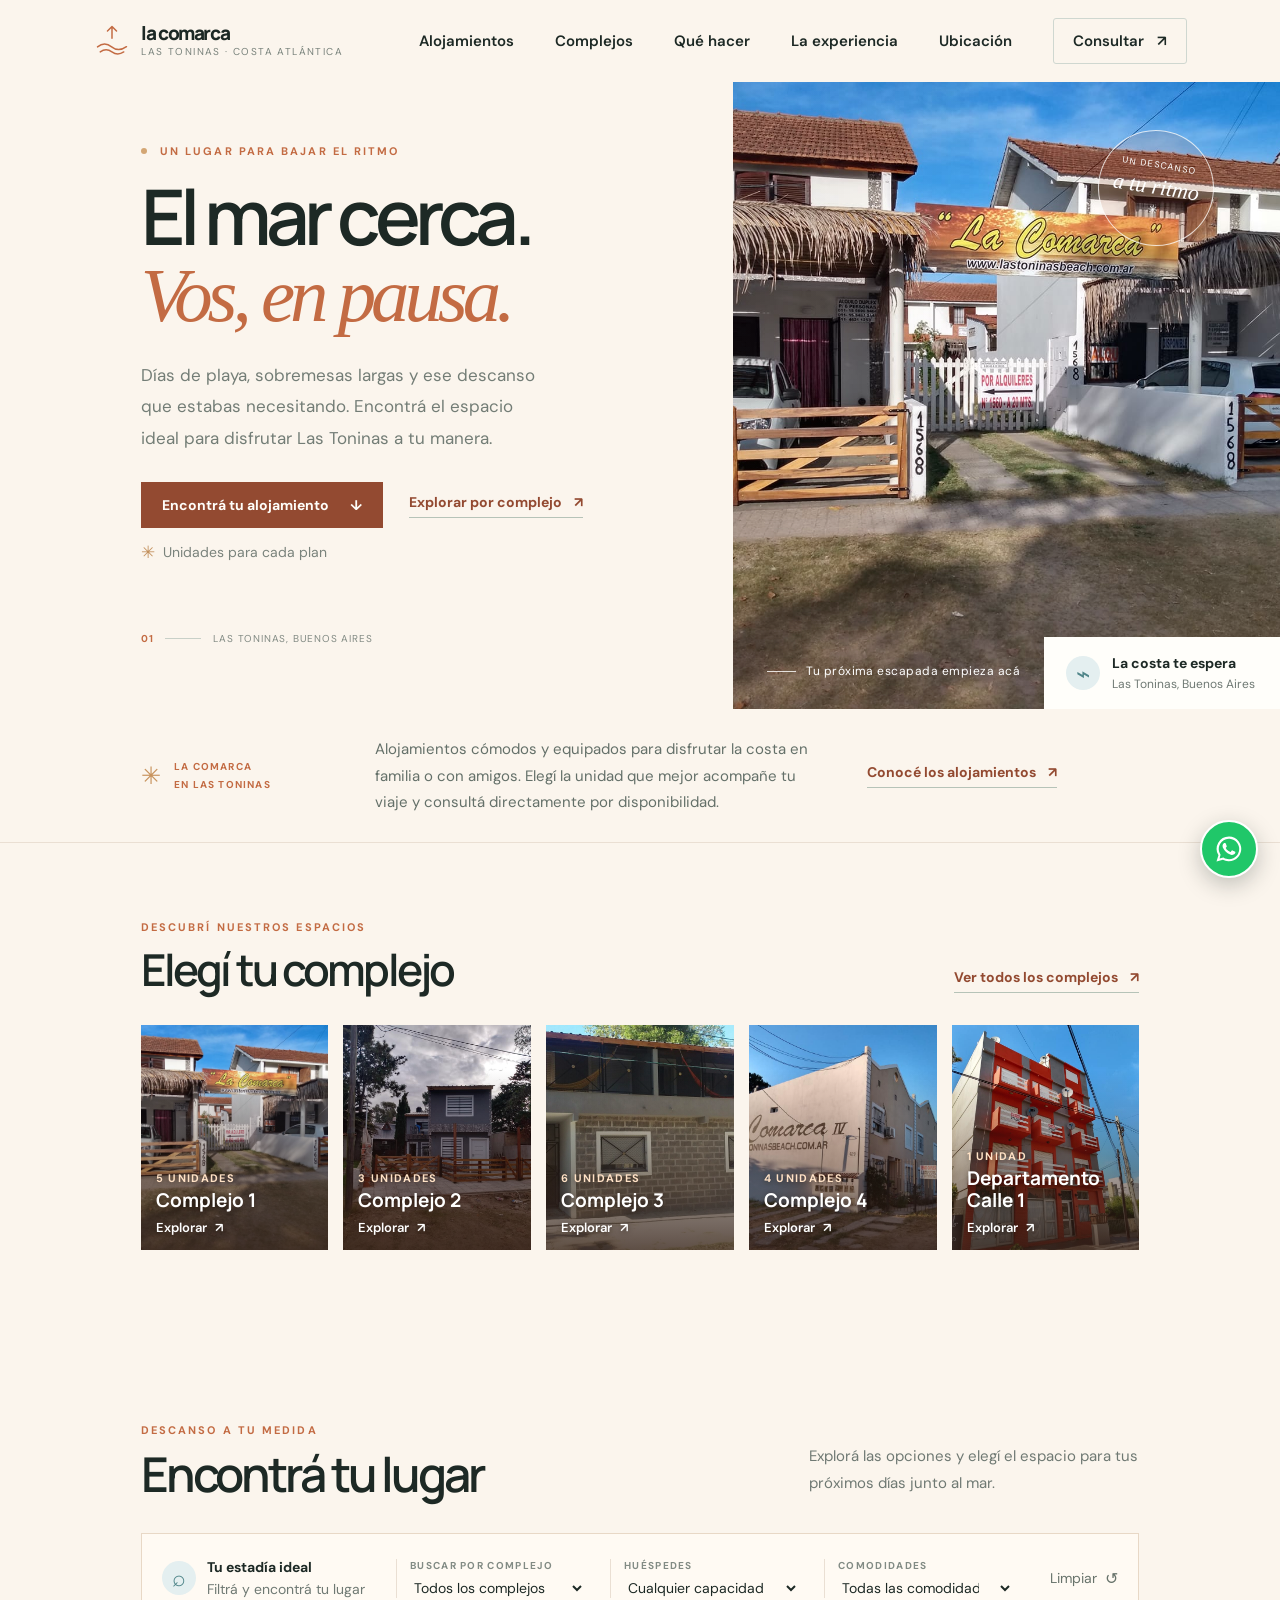
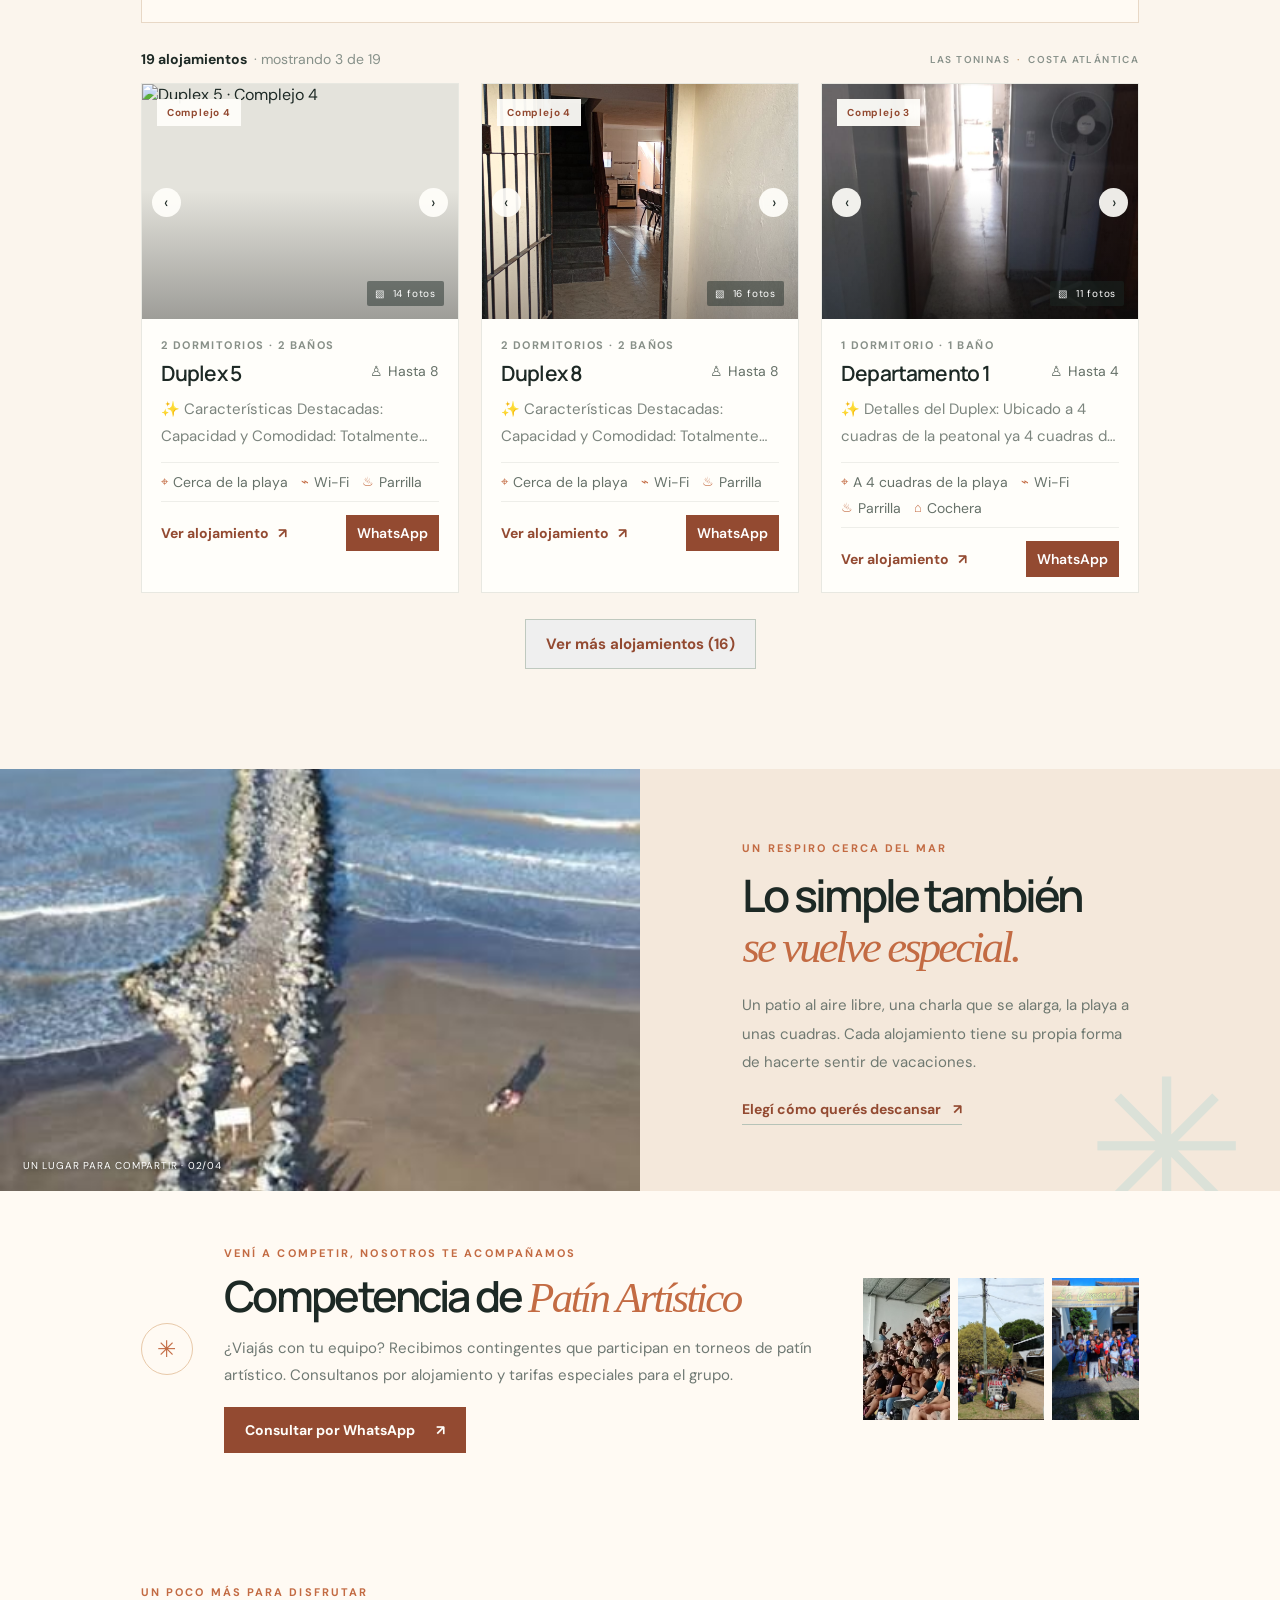
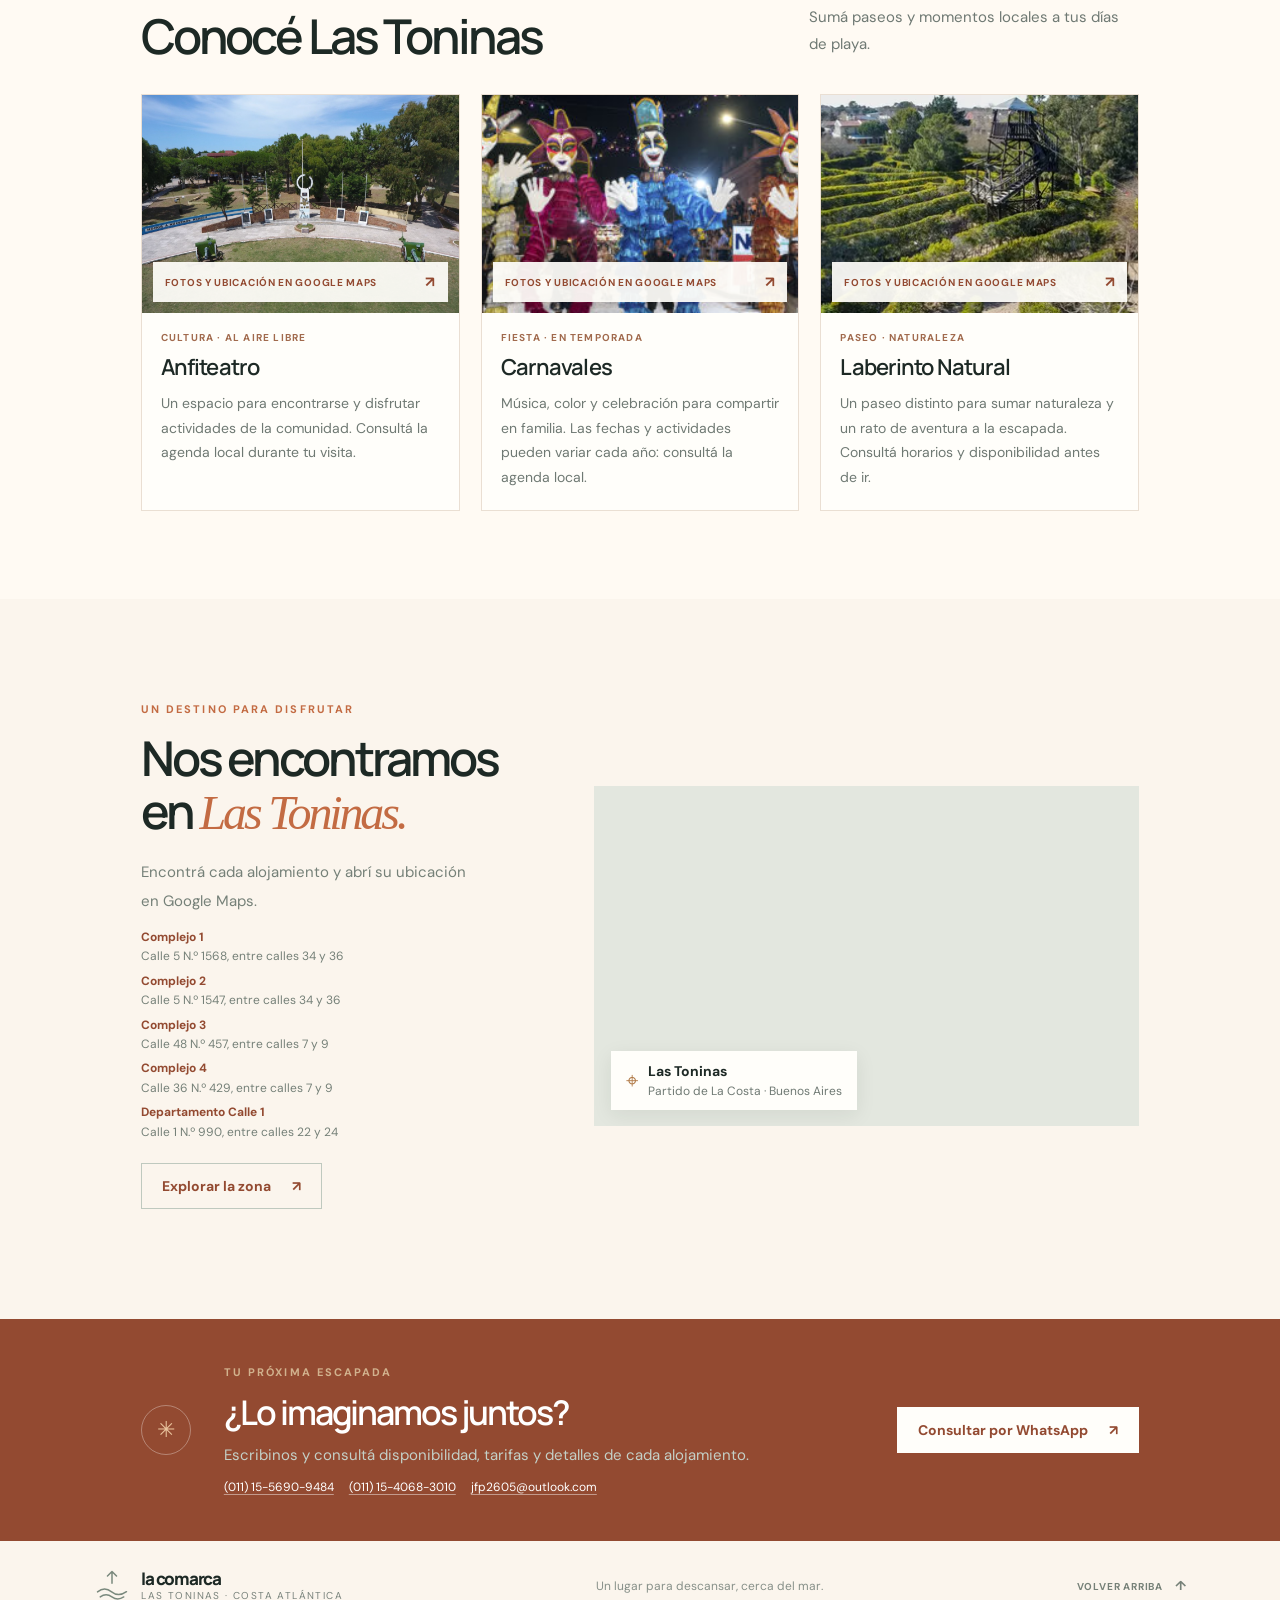
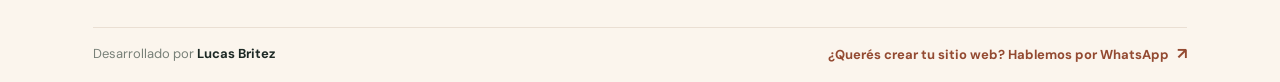
==== index.html @ a45d5674 "Publish La Comarca static site Co-authored-by: Copilot <223556219+Copilot@users.noreply.github.com>" ====
<!doctype html>
<html lang="es">
  <head>
    <meta charset="UTF-8" />
    <meta name="viewport" content="width=device-width, initial-scale=1" />
    <meta name="theme-color" content="#fbf3e9" />
    <meta
      name="description"
      content="Encontrá tu próximo descanso en Las Toninas. Conocé complejos, dúplex y departamentos con fotos, comodidades y contacto directo."
    />
    <title>La Comarca · Tu descanso en Las Toninas</title>
    <link rel="preconnect" href="https://fonts.googleapis.com" />
    <link rel="preconnect" href="https://fonts.gstatic.com" crossorigin />
    <link
      href="https://fonts.googleapis.com/css2?family=DM+Sans:wght@400;500;600;700&family=Manrope:wght@400;500;600;700;800&display=swap"
      rel="stylesheet"
    />
    <link rel="stylesheet" href="./styles.css" />
    <script src="./app.js" defer></script>
  </head>
  <body>
    <header class="site-header">
      <a class="brand" href="#inicio" aria-label="La Comarca, inicio">
        <span class="brand-mark" aria-hidden="true">
          <svg viewBox="0 0 42 42" fill="none">
            <path d="M5 27.5c5.2-4.1 10.4-4.1 15.6 0 5.2 4.1 10.4 4.1 16.4-.2" />
            <path d="M8 33c4.3-3.1 8.6-3.1 12.9 0 4.3 3.1 8.6 3.1 13.1.1" />
            <path d="M21 5v13m-5-8 5-5 5 5" />
          </svg>
        </span>
        <span class="brand-copy"><strong data-site-name>la comarca</strong><small>LAS TONINAS · COSTA ATLÁNTICA</small></span>
      </a>
      <button class="menu-toggle" type="button" aria-expanded="false" aria-controls="primary-nav" aria-label="Abrir menú">
        <span></span><span></span>
      </button>
      <nav class="primary-nav" id="primary-nav" aria-label="Navegación principal">
        <a href="#alojamientos">Alojamientos</a>
        <a href="./complejos.html">Complejos</a>
        <a href="#planes">Qué hacer</a>
        <a href="#nosotros">La experiencia</a>
        <a href="#ubicacion">Ubicación</a>
        <a class="nav-cta" href="#contacto">Consultar <span aria-hidden="true">↗</span></a>
      </nav>
    </header>

    <main>
      <section class="hero" id="inicio">
        <div class="hero-copy">
          <p class="eyebrow"><span class="eyebrow-dot"></span> UN LUGAR PARA BAJAR EL RITMO</p>
          <h1>El mar cerca.<br /><em>Vos, en pausa.</em></h1>
          <p class="hero-description">
            Días de playa, sobremesas largas y ese descanso que estabas necesitando.
            Encontrá el espacio ideal para disfrutar Las Toninas a tu manera.
          </p>
          <div class="hero-actions">
            <a class="button button-dark" href="#alojamientos">Encontrá tu alojamiento <span aria-hidden="true">↓</span></a>
            <a class="text-link hero-complex-link" href="./complejos.html">Explorar por complejo <span aria-hidden="true">↗</span></a>
            <span class="hero-note"><span class="note-icon" aria-hidden="true">✳</span> Unidades para cada plan</span>
          </div>
          <div class="hero-footnote"><span>01</span><span class="footnote-line"></span><span>LAS TONINAS, BUENOS AIRES</span></div>
        </div>
        <div class="hero-visual">
          <img class="hero-image" src="./imagenes/uploads/1781181826522.jpg" alt="Espacio luminoso de uno de los alojamientos" fetchpriority="high" />
          <div class="hero-image-tint"></div>
          <div class="hero-stamp"><span>UN DESCANSO</span><strong>a tu ritmo</strong><i aria-hidden="true">✳</i></div>
          <div class="hero-caption"><span class="caption-line"></span><span>Tu próxima escapada empieza acá</span></div>
          <div class="hero-floating-card"><span class="floating-icon" aria-hidden="true">⌁</span><span><strong>La costa te espera</strong><small>Las Toninas, Buenos Aires</small></span></div>
        </div>
      </section>

      <section class="intro-strip" id="nosotros" aria-label="Sobre La Comarca">
        <div class="intro-label"><span class="intro-sun" aria-hidden="true">✳</span><span>LA COMARCA<br />EN LAS TONINAS</span></div>
        <p id="site-presentation">Unidades cómodas y equipadas para compartir la costa en familia o con amigos. Elegí la que mejor va con tu viaje.</p>
        <a href="#alojamientos" class="text-link">Conocé los alojamientos <span aria-hidden="true">↗</span></a>
      </section>

      <section class="complex-showcase section-wrap" aria-labelledby="complex-showcase-title">
        <div class="section-heading">
          <div>
            <p class="eyebrow">DESCUBRÍ NUESTROS ESPACIOS</p>
            <h2 id="complex-showcase-title">Elegí tu complejo</h2>
          </div>
          <a class="text-link" href="./complejos.html">Ver todos los complejos <span aria-hidden="true">↗</span></a>
        </div>
        <div class="complex-showcase-grid" id="complex-showcase-grid"></div>
      </section>

      <section class="catalog section-wrap" id="alojamientos">
        <div class="section-heading">
          <div>
            <p class="eyebrow">DESCANSO A TU MEDIDA</p>
            <h2>Encontrá tu lugar</h2>
          </div>
          <p class="section-lead">Explorá las opciones y elegí el espacio para tus próximos días junto al mar.</p>
        </div>

        <div class="filter-panel" aria-label="Filtros de alojamientos">
          <div class="filter-intro"><span class="filter-symbol" aria-hidden="true">⌕</span><span><strong>Tu estadía ideal</strong><small>Filtrá y encontrá tu lugar</small></span></div>
          <label class="filter-field">
            <span>BUSCAR POR COMPLEJO</span>
            <select id="filter-complex"><option value="">Todos los complejos</option></select>
          </label>
          <label class="filter-field">
            <span>HUÉSPEDES</span>
            <select id="filter-capacity">
              <option value="0">Cualquier capacidad</option>
              <option value="2">2 personas o más</option>
              <option value="4">4 personas o más</option>
              <option value="6">6 personas o más</option>
              <option value="8">8 personas o más</option>
            </select>
          </label>
          <label class="filter-field">
            <span>COMODIDADES</span>
            <select id="filter-amenity">
              <option value="">Todas las comodidades</option>
              <option value="wifi">Wi-Fi</option>
              <option value="parrilla">Parrilla / quincho</option>
              <option value="cochera">Cochera</option>
              <option value="mascotas">Acepta mascotas</option>
            </select>
          </label>
          <button class="clear-filters" id="clear-filters" type="button">Limpiar <span aria-hidden="true">↺</span></button>
        </div>

        <div class="results-bar">
          <p id="results-count" aria-live="polite">Cargando alojamientos…</p>
          <span class="results-order">LAS TONINAS <span aria-hidden="true">·</span> COSTA ATLÁNTICA</span>
        </div>
        <div class="unit-grid" id="unit-grid" aria-live="polite"></div>
        <div class="show-more-wrap">
          <button class="button button-outline" id="show-more-units" type="button" aria-expanded="false" hidden>Ver más alojamientos</button>
        </div>
        <div class="empty-state" id="empty-state" hidden>
          <span aria-hidden="true">⌕</span><h3>No encontramos opciones con esos filtros</h3>
          <p>Probá con otros criterios o limpiá la búsqueda.</p>
          <button class="button button-dark" type="button" id="empty-clear">Limpiar filtros</button>
        </div>
      </section>

      <section class="experience-band">
        <div class="experience-image">
          <img src="./imagenes/principal/respiro.jpeg" alt="Un respiro cerca del mar en La Comarca" loading="lazy" />
          <span class="image-index">UN LUGAR PARA COMPARTIR · 02/04</span>
        </div>
        <div class="experience-copy">
          <p class="eyebrow">UN RESPIRO CERCA DEL MAR</p>
          <h2>Lo simple también<br /><em>se vuelve especial.</em></h2>
          <p>Un patio al aire libre, una charla que se alarga, la playa a unas cuadras. Cada alojamiento tiene su propia forma de hacerte sentir de vacaciones.</p>
          <a class="text-link" href="#alojamientos">Elegí cómo querés descansar <span aria-hidden="true">↗</span></a>
          <span class="experience-decoration" aria-hidden="true">✳</span>
        </div>
      </section>

      <section class="plans-section" id="planes">
        <section class="skating-section section-wrap" id="patin" aria-labelledby="skating-title">
          <div class="skating-mark" aria-hidden="true">✳</div>
          <div class="skating-copy">
            <p class="eyebrow">VENÍ A COMPETIR, NOSOTROS TE ACOMPAÑAMOS</p>
            <h2 id="skating-title">Competencia de <em>Patín Artístico</em></h2>
            <p>¿Viajás con tu equipo? Recibimos contingentes que participan en torneos de patín artístico. Consultanos por alojamiento y tarifas especiales para el grupo.</p>
            <div class="skating-actions">
              <a class="button button-dark" id="skating-whatsapp" href="https://wa.me/?text=Hola%2C%20viajo%20a%20un%20torneo%20de%20pat%C3%ADn%20art%C3%ADstico%20y%20quer%C3%ADa%20consultar%20por%20alojamiento%20y%20tarifas%20para%20el%20grupo." target="_blank" rel="noopener noreferrer">Consultar por WhatsApp <span aria-hidden="true">↗</span></a>
            </div>
          </div>
          <div class="skating-gallery" aria-label="Fotos de patín artístico">
            <figure class="skating-photo"><img class="local-feature-photo" src="./imagenes/principal/patin1.jpg" alt="Patín artístico, foto 1" loading="lazy" /></figure>
            <figure class="skating-photo"><img class="local-feature-photo" src="./imagenes/principal/patin2.jpg" alt="Patín artístico, foto 2" loading="lazy" /></figure>
            <figure class="skating-photo"><img class="local-feature-photo" src="./imagenes/principal/patin3.jpg" alt="Patín artístico, foto 3" loading="lazy" /></figure>
          </div>
        </section>

        <section class="tourism-section section-wrap" id="turismo" aria-labelledby="tourism-title">
          <div class="section-heading">
            <div>
              <p class="eyebrow">UN POCO MÁS PARA DISFRUTAR</p>
              <h2 id="tourism-title">Conocé Las Toninas</h2>
            </div>
            <p class="section-lead">Sumá paseos y momentos locales a tus días de playa.</p>
          </div>
          <div class="tourism-grid">
            <article class="tourism-card">
              <a class="tourism-map" href="https://www.google.com/maps/search/?api=1&query=Anfiteatro+Las+Toninas+Buenos+Aires" target="_blank" rel="noopener noreferrer" aria-label="Ver fotos y ubicación del Anfiteatro en Google Maps">
                <img class="local-feature-photo" src="./imagenes/principal/teatro.png" alt="Anfiteatro de Las Toninas" loading="lazy" />
                <span class="tourism-map-link">FOTOS Y UBICACIÓN EN GOOGLE MAPS <span aria-hidden="true">↗</span></span>
              </a>
              <div class="tourism-copy">
                <p class="tourism-kicker">CULTURA · AL AIRE LIBRE</p>
                <h3>Anfiteatro</h3>
                <p>Un espacio para encontrarse y disfrutar actividades de la comunidad. Consultá la agenda local durante tu visita.</p>
              </div>
            </article>
            <article class="tourism-card">
              <a class="tourism-map" href="https://www.google.com/maps/search/?api=1&query=Carnavales+Las+Toninas+Buenos+Aires" target="_blank" rel="noopener noreferrer" aria-label="Ver fotos y ubicación de los carnavales de Las Toninas en Google Maps">
                <img class="local-feature-photo" src="./imagenes/principal/carnaval.png" alt="Carnavales de Las Toninas" loading="lazy" />
                <span class="tourism-map-link">FOTOS Y UBICACIÓN EN GOOGLE MAPS <span aria-hidden="true">↗</span></span>
              </a>
              <div class="tourism-copy">
                <p class="tourism-kicker">FIESTA · EN TEMPORADA</p>
                <h3>Carnavales</h3>
                <p>Música, color y celebración para compartir en familia. Las fechas y actividades pueden variar cada año: consultá la agenda local.</p>
              </div>
            </article>
            <article class="tourism-card">
              <a class="tourism-map" href="https://www.google.com/maps/search/?api=1&query=Laberinto+Natural+Las+Toninas+Buenos+Aires" target="_blank" rel="noopener noreferrer" aria-label="Ver fotos y ubicación del Laberinto Natural en Google Maps">
                <img class="local-feature-photo" src="./imagenes/principal/laberinto.png" alt="Laberinto Natural de Las Toninas" loading="lazy" />
                <span class="tourism-map-link">FOTOS Y UBICACIÓN EN GOOGLE MAPS <span aria-hidden="true">↗</span></span>
              </a>
              <div class="tourism-copy">
                <p class="tourism-kicker">PASEO · NATURALEZA</p>
                <h3>Laberinto Natural</h3>
                <p>Un paseo distinto para sumar naturaleza y un rato de aventura a la escapada. Consultá horarios y disponibilidad antes de ir.</p>
              </div>
            </article>
          </div>
        </section>
      </section>

      <section class="location-section section-wrap" id="ubicacion">
        <div class="location-copy">
          <p class="eyebrow">UN DESTINO PARA DISFRUTAR</p>
          <h2>Nos encontramos<br />en <em>Las Toninas.</em></h2>
          <p>Encontrá cada alojamiento y abrí su ubicación en Google Maps.</p>
          <ul class="complex-map-links" id="complex-map-links" aria-label="Ubicaciones de los complejos"></ul>
          <a class="button button-outline" id="map-link" href="https://www.google.com/maps/search/?api=1&query=Las+Toninas%2C+Buenos+Aires" target="_blank" rel="noopener noreferrer">Explorar la zona <span aria-hidden="true">↗</span></a>
        </div>
        <div class="map-card">
          <iframe
            title="Mapa de Las Toninas, Buenos Aires"
            src="https://maps.google.com/maps?q=Las%20Toninas%2C%20Buenos%20Aires&t=&z=13&ie=UTF8&iwloc=&output=embed"
            loading="lazy"
            referrerpolicy="no-referrer-when-downgrade"
          ></iframe>
          <div class="map-label"><span class="map-pin" aria-hidden="true">⌖</span><span><strong id="map-locality">Las Toninas</strong><small>Partido de La Costa · Buenos Aires</small></span></div>
        </div>
      </section>

      <section class="contact-banner" id="contacto">
        <div class="contact-mark" aria-hidden="true">✳</div>
        <div><p class="eyebrow">TU PRÓXIMA ESCAPADA</p><h2>¿Lo imaginamos juntos?</h2><p>Escribinos y consultá disponibilidad, tarifas y detalles de cada alojamiento.</p><div class="contact-methods" id="contact-methods" aria-label="Datos de contacto"></div></div>
        <a class="button button-light" id="general-whatsapp" href="https://wa.me/?text=Hola%2C%20quer%C3%ADa%20consultar%20por%20un%20alojamiento%20en%20Las%20Toninas." target="_blank" rel="noopener noreferrer">Consultar por WhatsApp <span aria-hidden="true">↗</span></a>
      </section>
    </main>

    <footer class="site-footer">
      <div class="footer-main">
        <a class="brand footer-brand" href="#inicio">
          <span class="brand-mark" aria-hidden="true"><svg viewBox="0 0 42 42" fill="none"><path d="M5 27.5c5.2-4.1 10.4-4.1 15.6 0 5.2 4.1 10.4 4.1 16.4-.2" /><path d="M8 33c4.3-3.1 8.6-3.1 12.9 0 4.3 3.1 8.6 3.1 13.1.1" /><path d="M21 5v13m-5-8 5-5 5 5" /></svg></span>
          <span class="brand-copy"><strong data-site-name>la comarca</strong><small>LAS TONINAS · COSTA ATLÁNTICA</small></span>
        </a>
        <span class="footer-caption">Un lugar para descansar, cerca del mar.</span>
        <a class="footer-top" href="#inicio">VOLVER ARRIBA <span aria-hidden="true">↑</span></a>
      </div>
      <div class="footer-credit">
        <span>Desarrollado por <strong>Lucas Britez</strong></span>
        <a href="https://wa.me/549112376067?text=Hola%2C%20quiero%20crear%20mi%20sitio%20web." target="_blank" rel="noopener noreferrer">
          ¿Querés crear tu sitio web? Hablemos por WhatsApp <span aria-hidden="true">↗</span>
        </a>
      </div>
    </footer>

    <dialog class="unit-dialog" id="unit-dialog" aria-labelledby="dialog-title">
      <button class="dialog-close" id="dialog-close" type="button" aria-label="Cerrar detalle">×</button>
      <div id="dialog-content"></div>
    </dialog>
    <div class="toast" id="toast" role="status" aria-live="polite"></div>
    <a class="floating-whatsapp" id="floating-whatsapp" href="https://wa.me/5491156909484" target="_blank" rel="noopener noreferrer" aria-label="Consultar por WhatsApp">
      <svg viewBox="0 0 24 24" aria-hidden="true"><path d="M12.04 2a9.9 9.9 0 0 0-8.47 15.03L2 22l5.13-1.34A9.93 9.93 0 1 0 12.04 2Zm0 18.1c-1.5 0-2.97-.4-4.24-1.17l-.3-.18-3.05.8.81-2.98-.2-.31A8.17 8.17 0 1 1 12.04 20.1Zm4.49-6.12c-.25-.12-1.5-.74-1.73-.82-.23-.08-.4-.12-.56.12-.17.25-.65.82-.8.99-.14.16-.29.18-.54.06-.25-.12-1.06-.39-2.02-1.24-.75-.67-1.25-1.5-1.4-1.75-.15-.25-.02-.38.11-.5.11-.1.25-.28.37-.42.12-.15.16-.25.25-.41.08-.17.04-.31-.02-.43-.06-.12-.56-1.36-.77-1.87-.2-.49-.4-.42-.56-.43h-.48c-.17 0-.43.06-.66.31-.23.25-.87.85-.87 2.08s.9 2.42 1.02 2.59c.13.16 1.77 2.7 4.29 3.79.6.26 1.07.41 1.44.52.6.19 1.15.16 1.58.1.48-.07 1.5-.61 1.71-1.2.21-.59.21-1.1.15-1.2-.06-.11-.23-.17-.48-.29Z" /></svg>
    </a>
  </body>
</html>
---- styles.css ----
:root {
  color-scheme: light;
  --ink: #1d2925;
  --muted: #6f7973;
  --paper: #fbf5ed;
  --white: #fffefa;
  --green: #c36b43;
  --green-dark: #934a31;
  --sea: #4f8589;
  --line: #eadfd3;
  --sand: #e8ad69;
  --serif: Georgia, "Times New Roman", serif;
  --sans: "DM Sans", sans-serif;
  --display: "Manrope", sans-serif;
  font-family: var(--sans);
  color: var(--ink);
  background: var(--paper);
  font-synthesis: none;
  text-rendering: optimizeLegibility;
}

* { box-sizing: border-box; }
html { scroll-behavior: smooth; scroll-padding-top: 90px; }
body { margin: 0; min-width: 0; background: var(--paper); }
body.dialog-open { overflow: hidden; }
button, select, a { font: inherit; }
a { color: inherit; text-decoration: none; }
button { color: inherit; }
img { display: block; width: 100%; }

.site-header { height: 82px; padding: 0 clamp(22px, 7.3vw, 112px); display: flex; align-items: center; justify-content: space-between; background: var(--paper); position: relative; z-index: 5; }
.brand { display: inline-flex; align-items: center; gap: 10px; }
.brand-mark { width: 38px; height: 38px; display: grid; place-items: center; color: var(--green); }
.brand-mark svg { width: 100%; stroke: currentColor; stroke-width: 1.65; stroke-linecap: round; stroke-linejoin: round; }
.brand-copy { display: grid; gap: 2px; }
.brand-copy strong { font-family: var(--display); font-size: 19px; font-weight: 800; letter-spacing: -.075em; line-height: 1; }
.brand-copy small { color: #78827b; font-size: 8px; letter-spacing: .14em; }
.primary-nav { display: flex; align-items: center; gap: clamp(24px, 3.2vw, 50px); font-size: 12px; font-weight: 600; }
.primary-nav a:not(.nav-cta) { transition: color .2s ease; }
.primary-nav a:not(.nav-cta):hover { color: var(--green); }
.nav-cta { padding: 12px 19px; border: 1px solid #cfd7d0; border-radius: 3px; transition: background .2s, color .2s, border-color .2s; }
.nav-cta:hover { color: white; background: var(--green); border-color: var(--green); }
.nav-cta span { padding-left: 9px; font-size: 15px; }
.menu-toggle { display: none; }

.hero { min-height: 565px; display: grid; grid-template-columns: 1.04fr .96fr; padding-left: clamp(22px, 11vw, 168px); overflow: hidden; }
.hero-copy { align-self: center; padding: 62px 36px 64px 0; position: relative; z-index: 1; }
.eyebrow { margin: 0 0 20px; color: var(--green); font-size: 9px; font-weight: 700; letter-spacing: .19em; }
.eyebrow-dot { width: 6px; height: 6px; display: inline-block; margin: 0 8px 1px 0; border-radius: 50%; background: #d3a674; }
h1, h2, h3, p { margin-top: 0; }
.hero h1 { margin: 0; font-family: var(--display); font-size: clamp(50px, 6vw, 83px); line-height: .99; letter-spacing: -.075em; font-weight: 600; }
.hero h1 em, .experience-copy h2 em, .location-copy h2 em { color: var(--green); font-family: var(--serif); font-weight: 400; letter-spacing: -.065em; }
.hero-description { max-width: 410px; margin: 26px 0 28px; color: #737d76; font-size: 14px; line-height: 1.85; }
.hero-actions { display: flex; align-items: center; gap: 25px; flex-wrap: wrap; }
.button { min-height: 46px; padding: 0 20px; border: 1px solid transparent; display: inline-flex; align-items: center; justify-content: center; gap: 21px; font-size: 11px; font-weight: 700; transition: transform .2s, background .2s, color .2s; }
.button:hover { transform: translateY(-2px); }
.button-dark { color: var(--white); background: var(--green-dark); }
.button-dark:hover { background: #172f26; }
.button-light { color: var(--green-dark); background: var(--white); }
.button-light:hover { background: #e7efe8; }
.button-outline { border-color: #bfc9bf; color: var(--green-dark); }
.button-outline:hover { background: var(--green-dark); color: white; }
.hero-note { display: inline-flex; align-items: center; gap: 8px; color: #7a837c; font-size: 10px; }
.note-icon { color: #c28f5b; font-size: 17px; }
.hero-footnote { margin-top: 69px; display: flex; align-items: center; gap: 12px; color: #818a83; font-size: 8px; letter-spacing: .16em; }
.hero-footnote > span:first-child { color: var(--green); font-size: 10px; font-weight: 700; }
.footnote-line { width: 36px; height: 1px; background: #c8d0c8; }
.hero-visual { position: relative; min-height: 565px; background: #c8b49b; overflow: hidden; }
.hero-image { position: absolute; width: 100%; height: 100%; inset: 0; object-fit: cover; object-position: center; }
.hero-image-tint { position: absolute; inset: 0; background: linear-gradient(90deg, rgba(20, 33, 27, .04), transparent 45%), linear-gradient(0deg, rgba(20, 33, 27, .24), transparent 35%); }
.hero-stamp { width: 116px; height: 116px; position: absolute; top: 48px; right: 12%; display: flex; flex-direction: column; align-items: center; justify-content: center; border: 1px solid rgba(255,255,255,.75); border-radius: 50%; color: white; text-shadow: 0 1px 10px #0002; transform: rotate(9deg); }
.hero-stamp span { font-size: 7px; letter-spacing: .15em; }
.hero-stamp strong { margin-top: 3px; font-family: var(--serif); font-size: 22px; font-weight: 400; font-style: italic; }
.hero-stamp i { margin-top: 2px; font-size: 12px; font-style: normal; }
.hero-caption { position: absolute; bottom: 30px; left: 34px; display: flex; align-items: center; gap: 10px; color: white; font-size: 9px; letter-spacing: .04em; }
.caption-line { width: 29px; height: 1px; background: rgba(255,255,255,.8); }
.hero-floating-card { position: absolute; right: 0; bottom: 0; min-width: 236px; padding: 17px 22px; display: flex; align-items: center; gap: 12px; background: var(--white); }
.floating-icon { width: 34px; height: 34px; display: grid; place-items: center; border-radius: 50%; color: var(--green); background: #eaf0e9; font-size: 24px; }
.hero-floating-card span:last-child { display: grid; gap: 4px; }
.hero-floating-card strong { font-size: 10px; }
.hero-floating-card small { color: var(--muted); font-size: 9px; }

.intro-strip { min-height: 130px; padding: 27px clamp(22px, 11vw, 168px); display: grid; grid-template-columns: .75fr 1.7fr 1fr; align-items: center; gap: 30px; border-bottom: 1px solid var(--line); }
.intro-label { display: flex; align-items: center; gap: 12px; color: var(--green); font-size: 8px; font-weight: 700; letter-spacing: .12em; line-height: 1.8; }
.intro-sun { font-size: 24px; color: #c7925c; }
.intro-strip > p { max-width: 440px; margin: 0; color: #647069; font-size: 12px; line-height: 1.75; }
.text-link { width: fit-content; color: var(--green-dark); font-size: 10px; font-weight: 700; border-bottom: 1px solid #b6c3b8; padding-bottom: 6px; transition: color .2s, border-color .2s; }
.text-link span { padding-left: 9px; font-size: 14px; }
.text-link:hover { color: #8c6844; border-color: #8c6844; }

.section-wrap { padding-left: clamp(22px, 11vw, 168px); padding-right: clamp(22px, 11vw, 168px); }
.catalog { padding-top: 91px; padding-bottom: 100px; }
.section-heading { display: flex; justify-content: space-between; align-items: end; gap: 28px; margin-bottom: 32px; }
.section-heading .eyebrow { margin-bottom: 11px; }
.section-heading h2, .location-copy h2 { margin: 0; font-family: var(--display); font-size: clamp(34px, 4vw, 48px); line-height: 1.1; letter-spacing: -.065em; font-weight: 600; }
.section-lead { max-width: 330px; margin: 0 0 4px; color: var(--muted); font-size: 12px; line-height: 1.8; }
.filter-panel { min-height: 90px; padding: 14px 20px; display: grid; grid-template-columns: 1.1fr repeat(3, 1fr) auto; align-items: center; gap: 12px; border: 1px solid var(--line); background: #fbfaf6; }
.filter-intro { display: flex; align-items: center; gap: 11px; padding-right: 15px; }
.filter-symbol { width: 34px; height: 34px; display: grid; place-items: center; border-radius: 50%; color: var(--green); background: #edf1eb; font-size: 23px; }
.filter-intro > span:last-child { display: grid; gap: 4px; }
.filter-intro strong { font-size: 10px; }
.filter-intro small { color: var(--muted); font-size: 9px; }
.filter-field { min-width: 0; display: grid; gap: 6px; padding: 0 13px; border-left: 1px solid var(--line); }
.filter-field > span { color: #828b84; font-size: 8px; font-weight: 700; letter-spacing: .13em; }
.filter-field select { width: 100%; min-width: 0; padding: 0 18px 0 0; border: 0; outline-color: #8aa194; color: var(--ink); background: transparent; font-size: 10px; cursor: pointer; }
.clear-filters { padding: 9px 0 9px 12px; display: inline-flex; align-items: center; gap: 8px; border: 0; color: #68736b; background: transparent; font-size: 10px; cursor: pointer; }
.clear-filters:hover { color: var(--green); }
.clear-filters span { font-size: 16px; }
.results-bar { margin: 27px 0 15px; display: flex; align-items: center; justify-content: space-between; }
.results-bar p { margin: 0; font-size: 11px; font-weight: 700; }
.results-bar p span { padding-left: 4px; color: #87918a; font-weight: 400; }
.results-order { color: #89928b; font-size: 8px; font-weight: 600; letter-spacing: .14em; }
.results-order span { padding: 0 4px; color: #c69a6e; }
.unit-grid { display: grid; grid-template-columns: repeat(3, minmax(0, 1fr)); gap: 22px; }
.unit-card { min-width: 0; overflow: hidden; border: 1px solid #e8e8e1; background: var(--white); transition: transform .25s, box-shadow .25s; }
.unit-card:hover { transform: translateY(-4px); box-shadow: 0 16px 38px #1d292510; }
.card-photo { height: 235px; position: relative; overflow: hidden; background: #e4e3dc; }
.card-photo > img { height: 100%; object-fit: cover; transition: transform .5s; }
.unit-card:hover .card-photo > img { transform: scale(1.035); }
.card-photo-shade { position: absolute; z-index: 1; inset: 45% 0 0; background: linear-gradient(transparent, #1115); pointer-events: none; }
.complex-tag { position: absolute; z-index: 2; left: 15px; top: 15px; padding: 7px 10px; background: rgba(255,254,250,.94); color: var(--green-dark); font-size: 8px; font-weight: 700; letter-spacing: .05em; }
.photo-count { position: absolute; z-index: 2; right: 14px; bottom: 13px; padding: 6px 8px; border-radius: 2px; color: white; background: #1d29257a; font-size: 9px; }
.card-gallery-arrow { width: 29px; height: 29px; position: absolute; z-index: 2; top: calc(50% - 14px); display: grid; place-items: center; border: 0; border-radius: 50%; color: var(--ink); background: #fffefaeb; cursor: pointer; transition: transform .2s, background .2s; }
.card-gallery-arrow:hover { transform: scale(1.08); background: white; }
.card-gallery-arrow.prev { left: 10px; }
.card-gallery-arrow.next { right: 10px; }
.card-content { padding: 19px 19px 15px; }
.card-kicker { margin-bottom: 7px; color: #889088; font-size: 8px; font-weight: 700; letter-spacing: .13em; text-transform: uppercase; }
.card-title-row { display: flex; align-items: start; justify-content: space-between; gap: 10px; }
.card-title-row h3 { margin: 0; font-family: var(--display); font-size: 18px; font-weight: 600; letter-spacing: -.04em; }
.card-capacity { flex: 0 0 auto; display: inline-flex; align-items: center; gap: 5px; padding-top: 3px; color: #667168; font-size: 9px; }
.card-description { min-height: 38px; margin: 9px 0 13px; overflow: hidden; color: #7c857e; font-size: 10px; line-height: 1.75; display: -webkit-box; -webkit-box-orient: vertical; -webkit-line-clamp: 2; }
.card-facts { min-height: 30px; padding: 10px 0; display: flex; flex-wrap: wrap; align-items: center; gap: 8px 13px; border-top: 1px solid #eeeee9; border-bottom: 1px solid #eeeee9; }
.fact { display: inline-flex; align-items: center; gap: 5px; color: #667169; font-size: 9px; white-space: nowrap; }
.fact-icon { color: var(--green); font-size: 13px; line-height: 1; }
.card-actions { padding-top: 13px; display: flex; align-items: center; justify-content: space-between; gap: 10px; }
.detail-link { padding: 7px 0; border: 0; color: var(--green-dark); background: none; font-size: 10px; font-weight: 700; cursor: pointer; }
.detail-link span { padding-left: 6px; font-size: 14px; }
.whatsapp-link { padding: 9px 11px; display: inline-flex; align-items: center; gap: 7px; color: white; background: var(--green-dark); font-size: 9px; font-weight: 600; transition: background .2s; }
.whatsapp-link:hover { background: #48715e; }
.empty-state { padding: 55px 20px; text-align: center; border: 1px dashed #cfd6cd; }
.empty-state > span { color: var(--green); font-size: 30px; }
.empty-state h3 { margin: 10px 0; font-family: var(--display); font-size: 20px; }
.empty-state p { margin-bottom: 22px; color: var(--muted); font-size: 12px; }

.experience-band { min-height: 405px; display: grid; grid-template-columns: 1fr 1fr; background: #eceee8; }
.experience-image { min-height: 405px; position: relative; overflow: hidden; }
.experience-image img { position: absolute; inset: 0; width: 100%; height: 100%; object-fit: cover; }
.image-index { position: absolute; bottom: 19px; left: 23px; color: #fff; font-size: 8px; letter-spacing: .13em; text-shadow: 0 1px 5px #0009; }
.experience-copy { padding: 72px clamp(30px, 8vw, 114px); position: relative; overflow: hidden; }
.experience-copy .eyebrow { margin-bottom: 15px; }
.experience-copy h2 { margin: 0; font-family: var(--display); font-size: clamp(31px, 3.5vw, 45px); line-height: 1.13; letter-spacing: -.065em; font-weight: 600; }
.experience-copy > p:not(.eyebrow) { max-width: 390px; margin: 18px 0 21px; color: #6f7971; font-size: 11px; line-height: 1.9; }
.experience-decoration { position: absolute; right: 34px; bottom: -55px; color: #dbe1d8; font-size: 190px; line-height: 1; }
.experience-copy .text-link { position: relative; z-index: 1; }

.location-section { padding-top: 103px; padding-bottom: 110px; display: grid; grid-template-columns: .8fr 1.2fr; align-items: center; gap: 9%; }
.location-copy .eyebrow { margin-bottom: 16px; }
.location-copy h2 { font-size: clamp(34px, 4vw, 48px); }
.location-copy > p:not(.eyebrow) { max-width: 340px; margin: 18px 0 14px; color: #758078; font-size: 11px; line-height: 1.9; }
.complex-map-links { margin: 0 0 22px; padding: 0; display: grid; gap: 7px; list-style: none; }
.complex-map-links a { display: grid; gap: 2px; color: var(--green-dark); font-size: 12px; line-height: 1.45; }
.complex-map-links a:hover { color: var(--green); }
.complex-map-links a span { color: #758078; }
.map-card { height: 340px; position: relative; overflow: hidden; background: #e3e7df; }
.map-card iframe { width: 100%; height: 100%; border: 0; filter: saturate(.72); }
.map-label { position: absolute; left: 17px; bottom: 16px; padding: 11px 15px; display: flex; align-items: center; gap: 10px; background: var(--white); box-shadow: 0 5px 20px #15251a14; }
.map-pin { color: #b17a47; font-size: 22px; }
.map-label > span:last-child { display: grid; gap: 3px; }
.map-label strong { font-size: 10px; }
.map-label small { color: var(--muted); font-size: 9px; }

.contact-banner { min-height: 222px; padding: 38px clamp(22px, 11vw, 168px); display: grid; grid-template-columns: 60px 1fr auto; align-items: center; gap: 23px; color: white; background: var(--green-dark); }
.contact-mark { width: 50px; height: 50px; display: grid; place-items: center; border: 1px solid #ffffff53; border-radius: 50%; color: #e9c39d; font-size: 22px; }
.contact-banner .eyebrow { margin-bottom: 10px; color: #d1b28e; }
.contact-banner h2 { margin: 0 0 8px; font-family: var(--display); font-size: clamp(24px, 3vw, 34px); font-weight: 600; letter-spacing: -.06em; }
.contact-banner p:not(.eyebrow) { margin: 0; color: #c4d0c7; font-size: 10px; line-height: 1.7; }
.contact-methods { margin-top: 11px; display: flex; flex-wrap: wrap; gap: 6px 15px; }
.contact-methods a { color: #fff; font-size: 12px; text-decoration: underline; text-decoration-color: #ffffff70; text-underline-offset: 3px; }
.contact-methods a:hover { text-decoration-color: currentColor; }
.contact-banner .button { min-width: 190px; }
.site-footer { padding: 19px clamp(22px, 7.3vw, 112px) 18px; display: flex; flex-direction: column; gap: 15px; }
.footer-main { min-height: 52px; display: flex; align-items: center; justify-content: space-between; gap: 20px; }
.footer-credit { padding-top: 15px; display: flex; align-items: center; justify-content: space-between; gap: 18px; border-top: 1px solid var(--line); color: #788078; font-size: 13px; }
.footer-credit strong { color: var(--ink); font-weight: 700; }
.footer-credit a { color: var(--green-dark); font-weight: 700; }
.footer-credit a:hover { color: var(--green); }
.footer-credit a span { padding-left: 5px; font-size: 16px; }
.floating-whatsapp {
  width: 58px;
  height: 58px;
  position: fixed;
  z-index: 8;
  right: 22px;
  bottom: calc(22px + env(safe-area-inset-bottom));
  display: grid;
  place-items: center;
  border: 2px solid #fff;
  border-radius: 50%;
  color: #fff;
  background: #20c769;
  box-shadow: 0 7px 22px #17241e40;
  transition: transform .2s, background .2s;
}
.floating-whatsapp:hover { transform: translateY(-3px); background: #18ad59; }
.floating-whatsapp:focus-visible { outline: 3px solid var(--ink); outline-offset: 3px; }
.floating-whatsapp svg { width: 30px; height: 30px; fill: currentColor; }
.footer-brand .brand-mark { color: #7a897d; }
.footer-brand .brand-copy strong { font-size: 17px; }
.footer-brand .brand-copy small { font-size: 7px; }
.footer-caption { color: #879089; font-size: 9px; }
.footer-top { color: #768178; font-size: 8px; font-weight: 700; letter-spacing: .12em; }
.footer-top span { padding-left: 9px; font-size: 13px; }

.unit-dialog { width: min(100% - 28px, 880px); max-width: none; max-height: min(92vh, 900px); padding: 0; border: 0; color: var(--ink); background: var(--paper); box-shadow: 0 25px 100px #10231e55; }
.unit-dialog::backdrop { background: #17241ecc; backdrop-filter: blur(3px); }
.dialog-close { width: 38px; height: 38px; position: absolute; z-index: 3; top: 12px; right: 12px; display: grid; place-items: center; border: 0; border-radius: 50%; color: var(--ink); background: #fffefaed; font-size: 25px; line-height: 1; cursor: pointer; }
.dialog-layout { height: min(80vh, 700px); min-height: 480px; display: grid; grid-template-columns: 1fr 1fr; }
.dialog-gallery { min-height: 100%; position: relative; overflow: hidden; background: #ddd; }
.dialog-gallery > img { position: absolute; inset: 0; width: 100%; height: 100%; object-fit: cover; }
.dialog-gallery .gallery-controls { position: absolute; right: 17px; bottom: 17px; left: 17px; display: flex; justify-content: space-between; align-items: center; }
.gallery-controls button { width: 35px; height: 35px; border: 0; border-radius: 50%; color: var(--ink); background: #fffefaed; font-size: 17px; cursor: pointer; }
.gallery-indicator { padding: 7px 10px; border-radius: 2px; color: white; background: #1d29257a; font-size: 9px; }
.dialog-body { min-height: 0; padding: 43px 37px 32px; overflow-y: auto; }
.dialog-body .eyebrow { margin-bottom: 9px; }
.dialog-body h2 { margin: 0; font-family: var(--display); font-size: 31px; letter-spacing: -.06em; line-height: 1.12; }
.dialog-subtitle { margin: 7px 0 18px; color: var(--muted); font-size: 10px; }
.dialog-address { margin: -10px 0 7px; color: var(--ink); font-size: 13px; }
.dialog-map-link { display: inline-flex; gap: 7px; margin-bottom: 15px; color: var(--green-dark); font-size: 13px; font-weight: 700; }
.dialog-highlights { padding: 12px 0; display: flex; flex-wrap: wrap; gap: 14px; border-top: 1px solid var(--line); border-bottom: 1px solid var(--line); }
.dialog-description { margin: 18px 0; color: #68736b; font-size: 11px; line-height: 1.9; white-space: pre-line; }
.dialog-rules { padding: 14px 15px; background: #edf0e9; }
.dialog-rules h3 { margin: 0 0 8px; font-family: var(--display); font-size: 12px; }
.dialog-rules p { margin: 0; color: #6f7971; font-size: 10px; line-height: 1.75; }
.dialog-actions { margin-top: 17px; display: flex; flex-wrap: wrap; gap: 9px; }
.dialog-actions .button { min-height: 40px; padding: 0 13px; font-size: 9px; }
.button-share { border-color: #cad3ca; color: var(--green-dark); background: transparent; }
.toast { position: fixed; z-index: 10; right: 20px; bottom: 20px; max-width: calc(100vw - 40px); padding: 12px 17px; color: white; background: var(--green-dark); box-shadow: 0 8px 25px #10231e30; font-size: 11px; opacity: 0; transform: translateY(10px); pointer-events: none; transition: opacity .2s, transform .2s; }
.toast.visible { opacity: 1; transform: translateY(0); }

@media (min-width: 1500px) {
  .hero { padding-left: max(168px, calc((100vw - 1200px) / 2)); }
  .hero { padding-right: max(0px, calc((100vw - 1400px) / 2)); }
}
@media (max-width: 1050px) {
  .site-header { padding: 0 7vw; }
  .menu-toggle { width: 40px; height: 40px; padding: 11px 8px; display: flex; flex-direction: column; justify-content: center; gap: 6px; border: 1px solid var(--line); background: transparent; }
  .menu-toggle span { width: 20px; height: 1px; background: var(--ink); transition: transform .2s; }
  .primary-nav { width: min(340px, calc(100vw - 40px)); position: absolute; top: 82px; right: 7vw; padding: 12px 22px 22px; display: none; flex-direction: column; align-items: stretch; gap: 0; border-top: 1px solid var(--line); background: var(--paper); box-shadow: 0 16px 20px #1d292510; }
  .primary-nav.is-open { display: flex; }
  .primary-nav a:not(.nav-cta) { padding: 14px 0; border-bottom: 1px solid var(--line); }
  .nav-cta { margin-top: 14px; text-align: center; }
  .hero { padding-left: 7vw; grid-template-columns: 1fr 1fr; }
  .hero h1 { font-size: clamp(52px, 7vw, 70px); }
  .intro-strip, .section-wrap, .contact-banner { padding-left: 7vw; padding-right: 7vw; }
  .filter-panel { grid-template-columns: 1fr 1fr 1fr; padding: 15px; }
  .filter-intro { display: none; }
  .clear-filters { justify-self: start; }
  .unit-grid { grid-template-columns: repeat(2, minmax(0, 1fr)); }
  .experience-copy { padding-left: 6vw; padding-right: 5vw; }
}
@media (max-width: 700px) {
  html { scroll-padding-top: 72px; }
  .site-header { height: 70px; padding: 0 21px; }
  .brand-mark { width: 33px; height: 33px; }
  .brand-copy strong { font-size: 17px; }
  .brand-copy small { font-size: 7px; }
  .menu-toggle { width: 40px; height: 40px; padding: 11px 8px; display: flex; flex-direction: column; justify-content: center; gap: 6px; border: 1px solid var(--line); background: transparent; }
  .menu-toggle span { width: 20px; height: 1px; background: var(--ink); transition: transform .2s; }
  .menu-toggle[aria-expanded="true"] span:first-child { transform: translateY(3.5px) rotate(45deg); }
  .menu-toggle[aria-expanded="true"] span:last-child { transform: translateY(-3.5px) rotate(-45deg); }
  .primary-nav { width: auto; top: 70px; right: 0; left: 0; padding: 12px 22px 22px; }
  .primary-nav.is-open { display: flex; }
  .primary-nav a:not(.nav-cta) { padding: 14px 0; border-bottom: 1px solid var(--line); }
  .nav-cta { margin-top: 14px; text-align: center; }
  .hero { padding: 0; display: flex; flex-direction: column; }
  .hero-copy { padding: 55px 24px 35px; }
  .hero h1 { font-size: clamp(53px, 14vw, 76px); }
  .hero-description { max-width: 420px; margin: 19px 0 23px; font-size: 12px; }
  .hero-actions { gap: 16px; }
  .hero-actions .button { min-height: 44px; padding: 0 15px; font-size: 10px; }
  .hero-note { font-size: 9px; }
  .hero-footnote { margin-top: 33px; }
  .hero-visual { min-height: 345px; }
  .hero-stamp { width: 94px; height: 94px; top: 23px; right: 8%; }
  .hero-stamp strong { font-size: 18px; }
  .hero-caption { left: 22px; bottom: 19px; }
  .hero-floating-card { min-width: 202px; padding: 13px 15px; }
  .intro-strip { min-height: 0; padding: 25px 24px; grid-template-columns: auto 1fr; gap: 12px 16px; }
  .intro-strip > p { font-size: 10px; }
  .intro-label { font-size: 7px; }
  .intro-sun { font-size: 20px; }
  .intro-strip .text-link { grid-column: 2; font-size: 9px; }
  .section-wrap { padding-left: 22px; padding-right: 22px; }
  .catalog { padding-top: 64px; padding-bottom: 66px; }
  .section-heading { align-items: start; flex-direction: column; gap: 10px; margin-bottom: 23px; }
  .section-heading h2 { font-size: 38px; }
  .section-lead { max-width: 390px; font-size: 11px; }
  .filter-panel { padding: 14px; grid-template-columns: 1fr 1fr; gap: 14px 8px; }
  .filter-field { padding: 0 8px; }
  .filter-field:nth-of-type(2) { border-left: 0; }
  .filter-field select { font-size: 9px; }
  .clear-filters { grid-column: 1 / -1; padding: 3px 8px; }
  .results-bar { margin: 21px 0 13px; }
  .results-order { font-size: 7px; }
  .unit-grid { grid-template-columns: 1fr; gap: 15px; }
  .card-photo { height: clamp(220px, 63vw, 330px); }
  .card-content { padding: 16px 16px 13px; }
  .card-description { min-height: 0; }
  .experience-band { grid-template-columns: 1fr; }
  .experience-image { min-height: 270px; }
  .experience-copy { padding: 46px 24px 51px; }
  .experience-copy h2 { font-size: 36px; }
  .experience-copy > p:not(.eyebrow) { font-size: 10px; }
  .experience-decoration { right: 11px; bottom: -43px; font-size: 140px; }
  .location-section { padding-top: 68px; padding-bottom: 70px; grid-template-columns: 1fr; gap: 28px; }
  .location-copy h2 { font-size: 38px; }
  .complex-map-links { grid-template-columns: repeat(2, minmax(0, 1fr)); }
  .floating-whatsapp { width: 54px; height: 54px; right: 16px; bottom: calc(16px + env(safe-area-inset-bottom)); }
  .map-card { height: 275px; }
  .contact-banner { min-height: 0; padding: 37px 24px; grid-template-columns: 42px 1fr; gap: 16px; }
  .contact-mark { width: 40px; height: 40px; font-size: 18px; }
  .contact-banner h2 { font-size: 25px; }
  .contact-banner p:not(.eyebrow) { font-size: 9px; }
  .contact-banner .button { grid-column: 1 / -1; justify-self: start; margin-top: 4px; }
  .site-footer { padding: 18px 21px; gap: 14px; }
  .footer-main { min-height: 0; flex-wrap: wrap; gap: 12px; }
  .footer-caption { display: none; }
  .footer-top { margin-left: auto; font-size: 10px; }
  .footer-credit { align-items: flex-start; flex-direction: column; gap: 9px; font-size: 13px; }
  .footer-credit a { font-size: 13px; }
  .unit-dialog { width: calc(100% - 18px); max-height: calc(100dvh - 18px); }
  .dialog-layout { height: auto; min-height: 0; display: block; }
  .dialog-gallery { min-height: 0; height: 45vh; max-height: 350px; }
  .dialog-body { padding: 25px 22px 24px; }
  .dialog-body h2 { font-size: 27px; }
  .dialog-close { top: 9px; right: 9px; }
}
@media (prefers-reduced-motion: reduce) {
  *, *::before, *::after { scroll-behavior: auto !important; transition-duration: .01ms !important; animation-duration: .01ms !important; animation-iteration-count: 1 !important; }
}

/* Readability and the separate complex directory */
.primary-nav { font-size: 14px; }
.brand-copy small, .eyebrow, .hero-footnote, .hero-caption, .intro-label,
.results-order, .card-kicker, .complex-tag, .photo-count, .image-index,
.footer-brand .brand-copy small, .footer-top { font-size: 10px; }
.hero-description { font-size: 16px; }
.hero-note, .hero-floating-card small, .intro-strip > p, .section-lead,
.filter-intro small, .filter-field > span, .filter-field select, .clear-filters,
.results-bar p, .card-capacity, .fact, .detail-link, .whatsapp-link,
.experience-copy > p:not(.eyebrow), .location-copy > p:not(.eyebrow),
.map-label strong, .map-label small, .contact-banner p:not(.eyebrow),
.footer-caption, .dialog-subtitle, .dialog-description, .dialog-rules p,
.dialog-actions .button { font-size: 13px; }
.button, .text-link { font-size: 13px; }
.card-description { font-size: 13px; min-height: 46px; }
.filter-intro strong { font-size: 13px; }
.dialog-rules h3 { font-size: 15px; }
.gallery-indicator { font-size: 12px; }
.complex-tag, .photo-count, .hero-footnote, .image-index, .footer-top { letter-spacing: .08em; }
.hero-actions { row-gap: 13px; }
.hero-complex-link { margin-left: 1px; }

.complex-page-hero {
  min-height: 355px;
  padding: 66px clamp(22px, 11vw, 168px);
  display: flex;
  align-items: center;
  justify-content: space-between;
  gap: 30px;
  background: #eceee8;
}
.complex-page-hero .eyebrow { margin-bottom: 15px; }
.complex-page-hero h1 {
  margin: 0;
  font-family: var(--display);
  font-size: clamp(46px, 6vw, 72px);
  font-weight: 600;
  line-height: 1.02;
  letter-spacing: -.075em;
}
.complex-page-hero h1 em, .complex-hero-aside em {
  color: var(--green);
  font-family: var(--serif);
  font-weight: 400;
}
.complex-page-hero > div:first-child > p:not(.eyebrow) {
  max-width: 550px;
  margin: 19px 0 23px;
  color: #647069;
  font-size: 16px;
  line-height: 1.8;
}
.complex-hero-aside {
  min-width: 230px;
  padding: 24px 0 24px 30px;
  border-left: 1px solid #cbd2c8;
  color: var(--green);
}
.complex-hero-aside > span { font-size: 30px; color: #c7925c; }
.complex-hero-aside p {
  margin: 15px 0 0;
  font-family: var(--display);
  font-size: 17px;
  font-weight: 600;
  line-height: 1.5;
}
.complex-directory { padding-top: 77px; padding-bottom: 94px; }
.complex-search-panel {
  min-height: 83px;
  padding: 14px 18px;
  display: grid;
  grid-template-columns: minmax(240px, 1.2fr) minmax(240px, 1fr) auto;
  align-items: center;
  gap: 16px;
  border: 1px solid var(--line);
  background: #fbfaf6;
}
.complex-search {
  min-height: 48px;
  padding: 0 14px;
  display: flex;
  align-items: center;
  gap: 11px;
  border: 1px solid #e1e4dc;
  background: white;
  color: var(--green);
}
.complex-search > span:first-child { font-size: 23px; }
.complex-search input {
  width: 100%;
  min-width: 0;
  border: 0;
  outline: 0;
  color: var(--ink);
  background: transparent;
  font: inherit;
  font-size: 15px;
}
.complex-search input::placeholder { color: #7d877f; opacity: 1; }
.complex-search-panel .filter-field {
  gap: 7px;
  border-left: 1px solid var(--line);
}
.complex-search-panel .filter-field select { font-size: 14px; }
.complex-directory-grid {
  display: grid;
  grid-template-columns: repeat(2, minmax(0, 1fr));
  gap: 24px;
}
.complex-directory-card {
  min-width: 0;
  overflow: hidden;
  border: 1px solid #e8e8e1;
  background: var(--white);
  transition: transform .25s, box-shadow .25s;
}
.complex-directory-card:hover {
  transform: translateY(-4px);
  box-shadow: 0 16px 38px #1d292510;
}
.complex-directory-photo {
  height: 245px;
  position: relative;
  display: block;
  overflow: hidden;
  background: #e4e3dc;
}
.complex-directory-photo img {
  width: 100%;
  height: 100%;
  object-fit: cover;
  transition: transform .5s;
}
.complex-directory-card:hover .complex-directory-photo img { transform: scale(1.035); }
.complex-card-photo-tag {
  position: absolute;
  top: 16px;
  left: 16px;
  padding: 8px 11px;
  color: var(--green-dark);
  background: #fffefaed;
  font-size: 11px;
  font-weight: 700;
  letter-spacing: .08em;
}
.complex-directory-content { padding: 22px 23px 16px; }
.complex-card-kicker {
  margin: 0 0 8px;
  color: #78837a;
  font-size: 10px;
  font-weight: 700;
  letter-spacing: .13em;
}
.complex-card-kicker span { padding: 0 3px; color: #c7925c; }
.complex-directory-content h3 {
  margin: 0;
  font-family: var(--display);
  font-size: 25px;
  font-weight: 600;
  letter-spacing: -.05em;
}
.complex-summary {
  min-height: 25px;
  margin: 9px 0 15px;
  color: #6f7973;
  font-size: 14px;
  line-height: 1.65;
}
.complex-address { margin: -5px 0 14px; display: flex; gap: 7px; color: #59665d; font-size: 13px; line-height: 1.5; }
.complex-address span { color: var(--green); }
.complex-amenities {
  min-height: 35px;
  padding: 11px 0;
  display: flex;
  flex-wrap: wrap;
  gap: 9px 16px;
  border-top: 1px solid #eeeee9;
  border-bottom: 1px solid #eeeee9;
}
.complex-amenity {
  display: inline-flex;
  align-items: center;
  gap: 6px;
  color: #59665d;
  font-size: 12px;
}
.complex-amenity span { color: var(--green); font-size: 16px; }
.complex-card-footer {
  padding-top: 15px;
  display: flex;
  justify-content: space-between;
  align-items: center;
  gap: 12px;
  flex-wrap: wrap;
  color: #69756c;
  font-size: 13px;
}
.complex-card-footer a {
  color: var(--green-dark);
  font-weight: 700;
}
.complex-card-footer a span { padding-left: 7px; font-size: 17px; }
.visually-hidden {
  width: 1px;
  height: 1px;
  position: absolute;
  padding: 0;
  overflow: hidden;
  clip: rect(0, 0, 0, 0);
  white-space: nowrap;
  clip-path: inset(50%);
  border: 0;
}

.complex-showcase { padding-top: 77px; padding-bottom: 82px; }
.complex-showcase .section-heading { align-items: end; }
.complex-showcase .section-heading h2 { font-size: clamp(32px, 3.8vw, 44px); }
.complex-showcase-grid { display: grid; grid-template-columns: repeat(5, minmax(0, 1fr)); gap: 15px; }
.complex-showcase-card {
  min-width: 0;
  height: 225px;
  position: relative;
  display: block;
  overflow: hidden;
  background: #dfc7ae;
  color: white;
}
.complex-showcase-card > img { width: 100%; height: 100%; object-fit: cover; transition: transform .45s; }
.complex-showcase-card:hover > img { transform: scale(1.05); }
.showcase-shade { position: absolute; inset: 20% 0 0; background: linear-gradient(transparent, #342016c9); }
.showcase-copy {
  position: absolute;
  right: 15px;
  bottom: 14px;
  left: 15px;
  display: grid;
  gap: 5px;
  text-shadow: 0 1px 5px #22140c80;
}
.showcase-copy small { color: #ffe2c6; font-size: 11px; font-weight: 700; letter-spacing: .12em; }
.showcase-copy strong { font-family: var(--display); font-size: 19px; line-height: 1.15; }
.showcase-copy > span { width: fit-content; margin-top: 3px; font-size: 13px; font-weight: 600; }
.showcase-copy > span span { padding-left: 5px; }
.show-more-wrap { padding-top: 26px; display: flex; justify-content: center; }
.show-more-wrap [hidden] { display: none; }
.show-more-wrap .button { min-width: 220px; min-height: 50px; font-size: 15px; }
.eyebrow { font-size: 11px; }
.primary-nav { font-size: 15px; }
.hero-description { font-size: 17px; }
.hero-note, .hero-floating-card strong { font-size: 14px; }
.intro-strip > p, .section-lead { font-size: 15px; }
.filter-intro strong, .filter-intro small, .filter-field select, .clear-filters,
.results-bar p { font-size: 14px; }
.filter-field > span { font-size: 10px; }
.card-kicker { font-size: 11px; }
.card-title-row h3 { font-size: 21px; }
.card-capacity, .fact, .detail-link, .whatsapp-link { font-size: 14px; }
.card-description { font-size: 15px; min-height: 52px; }
.experience-copy > p:not(.eyebrow), .location-copy > p:not(.eyebrow),
.contact-banner p:not(.eyebrow), .dialog-subtitle, .dialog-description,
.dialog-rules p { font-size: 15px; }
.dialog-rules h3 { font-size: 16px; }
.button, .text-link { font-size: 14px; }
.filter-panel { border-color: #e8d8c6; background: #fffaf3; }
.experience-band { background: #f4e8db; }
.contact-banner { background: #934a31; }
.button-dark { background: #934a31; }
.button-dark:hover { background: #783b29; }
.whatsapp-link { background: #934a31; }
.whatsapp-link:hover { background: #b8613c; }
.hero-stamp { background: #b9623e25; }
.hero-stamp span { font-size: 9px; }
.hero-caption { font-size: 12px; }
.hero-floating-card strong { font-size: 14px; }
.hero-floating-card small { font-size: 12px; }
.floating-icon { color: var(--sea); background: #e4eff0; }
.filter-symbol { color: var(--sea); background: #e4eff0; }
.hero-image-tint { background: linear-gradient(90deg, rgba(89, 49, 28, .08), transparent 45%), linear-gradient(0deg, rgba(104, 51, 26, .28), transparent 38%); }
.map-label strong { font-size: 14px; }
.map-label small { font-size: 12px; }
.footer-caption { font-size: 12px; }
.plans-section { background: #fffaf3; }
.skating-section {
  min-height: 285px;
  padding-top: 55px;
  padding-bottom: 55px;
  display: grid;
  grid-template-columns: 58px minmax(0, 1fr) minmax(120px, .45fr);
  align-items: center;
  gap: 25px;
}
.skating-mark {
  width: 52px;
  height: 52px;
  display: grid;
  place-items: center;
  border: 1px solid #e8c9a9;
  border-radius: 50%;
  color: var(--green);
  font-size: 23px;
}
.skating-copy { max-width: 700px; }
.skating-copy .eyebrow { margin-bottom: 12px; }
.skating-copy h2 {
  margin: 0;
  font-family: var(--display);
  font-size: clamp(30px, 3.8vw, 43px);
  font-weight: 600;
  letter-spacing: -.06em;
  line-height: 1.12;
}
.skating-copy h2 em { color: var(--green); font-family: var(--serif); font-weight: 400; }
.skating-copy > p:not(.eyebrow) {
  max-width: 690px;
  margin: 13px 0 18px;
  color: #6f7973;
  font-size: 15px;
  line-height: 1.8;
}
.skating-actions { display: flex; align-items: center; flex-wrap: wrap; gap: 12px; }
.skating-decoration {
  min-height: 165px;
  position: relative;
  display: grid;
  place-items: center;
  color: #dfab79;
  font-size: 72px;
}
.skating-decoration span:nth-child(2) { position: absolute; top: 0; right: 12%; color: #e8d0b6; font-size: 55px; }
.skating-decoration span:nth-child(3) { position: absolute; bottom: 0; left: 10%; color: #e8d0b6; font-size: 38px; }
.skating-gallery { display: grid; grid-template-columns: repeat(3, minmax(0, 1fr)); gap: 8px; }
.skating-photo { height: 142px; margin: 0; overflow: hidden; background: #f0dfcf; }
.skating-photo img { width: 100%; height: 100%; object-fit: cover; }
.tourism-section { padding-top: 77px; padding-bottom: 88px; }
.tourism-section .section-heading { align-items: end; }
.tourism-grid { display: grid; grid-template-columns: repeat(3, minmax(0, 1fr)); gap: 21px; }
.tourism-card { min-width: 0; overflow: hidden; border: 1px solid #eadfd3; background: var(--white); }
.tourism-map {
  height: 218px;
  position: relative;
  display: block;
  overflow: hidden;
  background: linear-gradient(135deg, #f1d9be, #dce8e4);
}
.tourism-map > img {
  width: 100%;
  height: 100%;
  position: absolute;
  inset: 0;
  z-index: 1;
  object-fit: cover;
  transition: transform .35s;
}
.tourism-card:hover .tourism-map > img { transform: scale(1.035); }
.tourism-map > img[hidden] { display: none; }
.tourism-map-link {
  position: absolute;
  right: 11px;
  bottom: 11px;
  left: 11px;
  padding: 10px 12px;
  display: flex;
  justify-content: space-between;
  align-items: center;
  color: var(--green-dark);
  background: #fffefaed;
  font-size: 10px;
  font-weight: 700;
  letter-spacing: .07em;
  box-shadow: 0 3px 12px #3623151a;
  z-index: 2;
}
.tourism-map-link span { font-size: 15px; }
.tourism-copy { padding: 18px 19px 21px; }
.tourism-kicker {
  margin: 0 0 8px;
  color: #a16a4d;
  font-size: 10px;
  font-weight: 700;
  letter-spacing: .12em;
}
.tourism-copy h3 {
  margin: 0;
  font-family: var(--display);
  font-size: 22px;
  font-weight: 600;
  letter-spacing: -.04em;
}
.tourism-copy > p:last-child {
  margin: 9px 0 0;
  color: #6f7973;
  font-size: 14px;
  line-height: 1.75;
}
@media (max-width: 1050px) {
  .complex-page-hero { padding-left: 7vw; padding-right: 7vw; }
  .complex-search-panel { grid-template-columns: 1fr 1fr auto; }
  .complex-showcase-grid { grid-template-columns: repeat(3, minmax(0, 1fr)); }
  .tourism-map { height: 185px; }
}
@media (max-width: 700px) {
  .primary-nav { font-size: 15px; }
  .brand-copy small { font-size: 9px; }
  .hero-description { font-size: 16px; }
  .hero-note { font-size: 12px; }
  .hero-actions .button { font-size: 12px; }
  .hero-footnote, .hero-caption, .intro-label, .results-order, .card-kicker,
  .complex-tag, .photo-count, .image-index, .footer-top { font-size: 10px; }
  .intro-strip > p, .section-lead { font-size: 14px; }
  .intro-strip .text-link { font-size: 12px; }
  .filter-field > span { font-size: 10px; }
  .filter-field select, .clear-filters { font-size: 13px; }
  .filter-intro strong, .filter-intro small { font-size: 13px; }
  .results-bar p { font-size: 13px; }
  .card-description { font-size: 14px; }
  .card-capacity, .fact, .detail-link, .whatsapp-link { font-size: 12px; }
  .experience-copy > p:not(.eyebrow), .location-copy > p:not(.eyebrow) { font-size: 14px; }
  .contact-banner p:not(.eyebrow), .footer-caption { font-size: 13px; }
  .map-label strong { font-size: 13px; }
  .map-label small { font-size: 12px; }
  .dialog-subtitle, .dialog-description, .dialog-rules p { font-size: 14px; }
  .dialog-rules h3 { font-size: 16px; }
  .dialog-actions .button { font-size: 12px; }
  .complex-page-hero {
    min-height: 0;
    padding: 48px 24px 42px;
    align-items: start;
    flex-direction: column;
    gap: 24px;
  }
  .complex-page-hero h1 { font-size: clamp(46px, 13vw, 64px); }
  .complex-page-hero > div:first-child > p:not(.eyebrow) { font-size: 15px; }
  .complex-hero-aside {
    min-width: 0;
    padding: 0 0 0 17px;
    border-left: 1px solid #cbd2c8;
  }
  .complex-hero-aside > span { font-size: 23px; }
  .complex-hero-aside p { margin-top: 5px; font-size: 15px; }
  .complex-directory { padding-top: 58px; padding-bottom: 65px; }
  .complex-search-panel { padding: 12px; grid-template-columns: 1fr; gap: 12px; }
  .complex-search { min-height: 48px; }
  .complex-search input { font-size: 15px; }
  .complex-search-panel .filter-field { padding: 7px 4px; border-left: 0; border-top: 1px solid var(--line); }
  .complex-search-panel .filter-field select { font-size: 14px; }
  .complex-search-panel .clear-filters { padding-left: 4px; }
  .complex-directory-grid { grid-template-columns: 1fr; gap: 16px; }
  .complex-directory-photo { height: clamp(220px, 63vw, 330px); }
  .complex-directory-content { padding: 18px 17px 15px; }
  .complex-directory-content h3 { font-size: 23px; }
  .complex-summary { font-size: 14px; }
  .complex-amenity { font-size: 12px; }
  .complex-card-footer { font-size: 13px; }
  .complex-showcase { padding-top: 58px; padding-bottom: 61px; }
  .complex-showcase .section-heading { align-items: start; }
  .complex-showcase .section-heading h2 { font-size: 36px; }
  .complex-showcase .section-heading > .text-link { font-size: 14px; }
  .complex-showcase-grid {
    grid-template-columns: repeat(5, minmax(230px, 75vw));
    gap: 12px;
    overflow-x: auto;
    padding-bottom: 8px;
    scroll-snap-type: x mandatory;
  }
  .complex-showcase-card { height: 230px; scroll-snap-align: start; }
  .showcase-copy { right: 16px; bottom: 15px; left: 16px; }
  .showcase-copy strong { font-size: 21px; }
  .showcase-copy > span { font-size: 14px; }
  .show-more-wrap .button { width: 100%; min-height: 52px; font-size: 15px; }
  .hero-description, .intro-strip > p, .section-lead,
  .experience-copy > p:not(.eyebrow), .location-copy > p:not(.eyebrow),
  .contact-banner p:not(.eyebrow), .dialog-subtitle, .dialog-description,
  .dialog-rules p { font-size: 15px; }
  .filter-field select, .clear-filters, .results-bar p,
  .filter-intro strong, .filter-intro small { font-size: 14px; }
  .card-description { font-size: 15px; }
  .card-capacity, .fact, .detail-link, .whatsapp-link { font-size: 13px; }
  .complex-showcase-grid::-webkit-scrollbar { height: 5px; }
  .complex-showcase-grid::-webkit-scrollbar-thumb { background: #d7b79a; border-radius: 5px; }
  .skating-section {
    min-height: 0;
    padding-top: 48px;
    padding-bottom: 47px;
    grid-template-columns: 42px minmax(0, 1fr);
    align-items: start;
    gap: 14px;
  }
  .skating-mark { width: 39px; height: 39px; font-size: 19px; }
  .skating-copy .eyebrow { line-height: 1.6; }
  .skating-copy h2 { font-size: 31px; }
  .skating-copy > p:not(.eyebrow) { font-size: 15px; }
  .skating-decoration { display: none; }
  .skating-gallery { grid-column: 1 / -1; }
  .skating-photo { height: clamp(120px, 36vw, 180px); }
  .tourism-section { padding-top: 60px; padding-bottom: 66px; }
  .tourism-section .section-heading { align-items: start; }
  .tourism-grid { grid-template-columns: 1fr; gap: 16px; }
  .tourism-map { height: 220px; }
  .tourism-copy { padding: 18px 17px 20px; }
  .tourism-copy h3 { font-size: 23px; }
  .tourism-copy > p:last-child { font-size: 15px; }
  .tourism-map-link { font-size: 10px; }
}
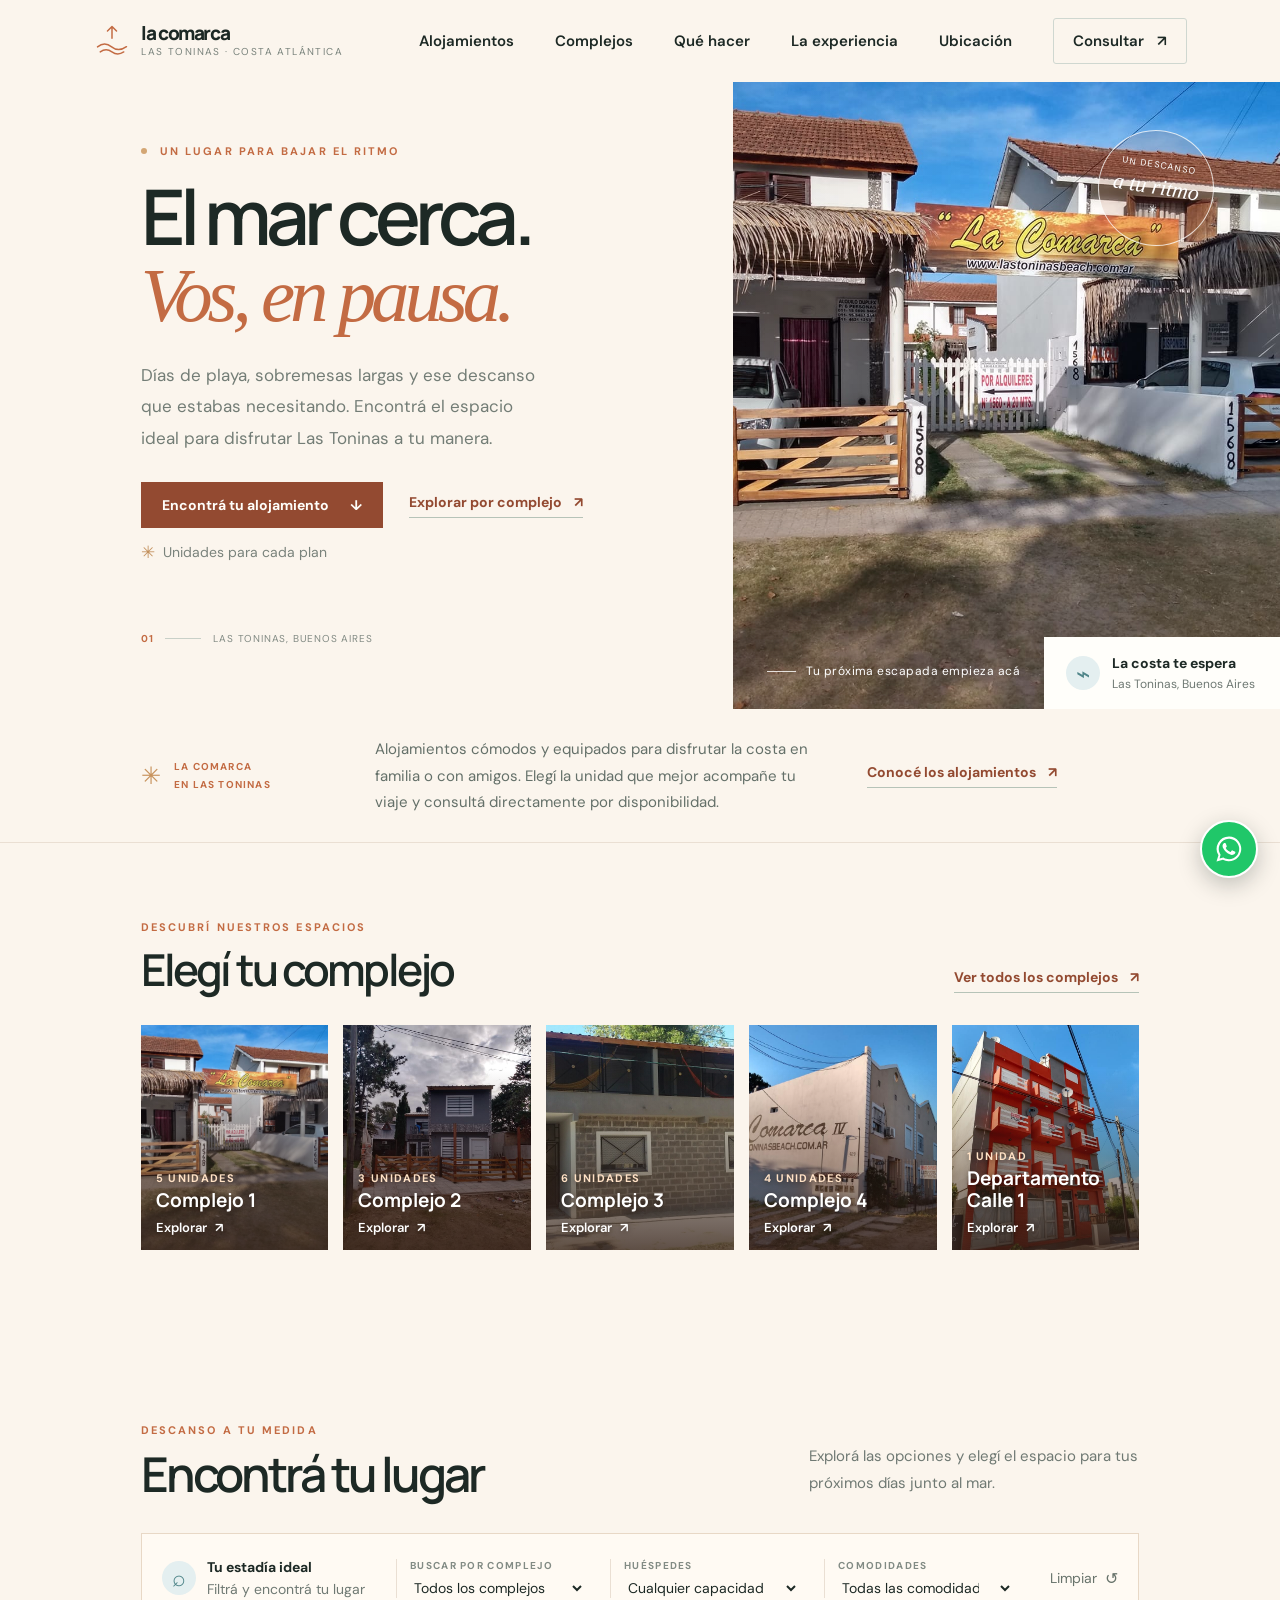
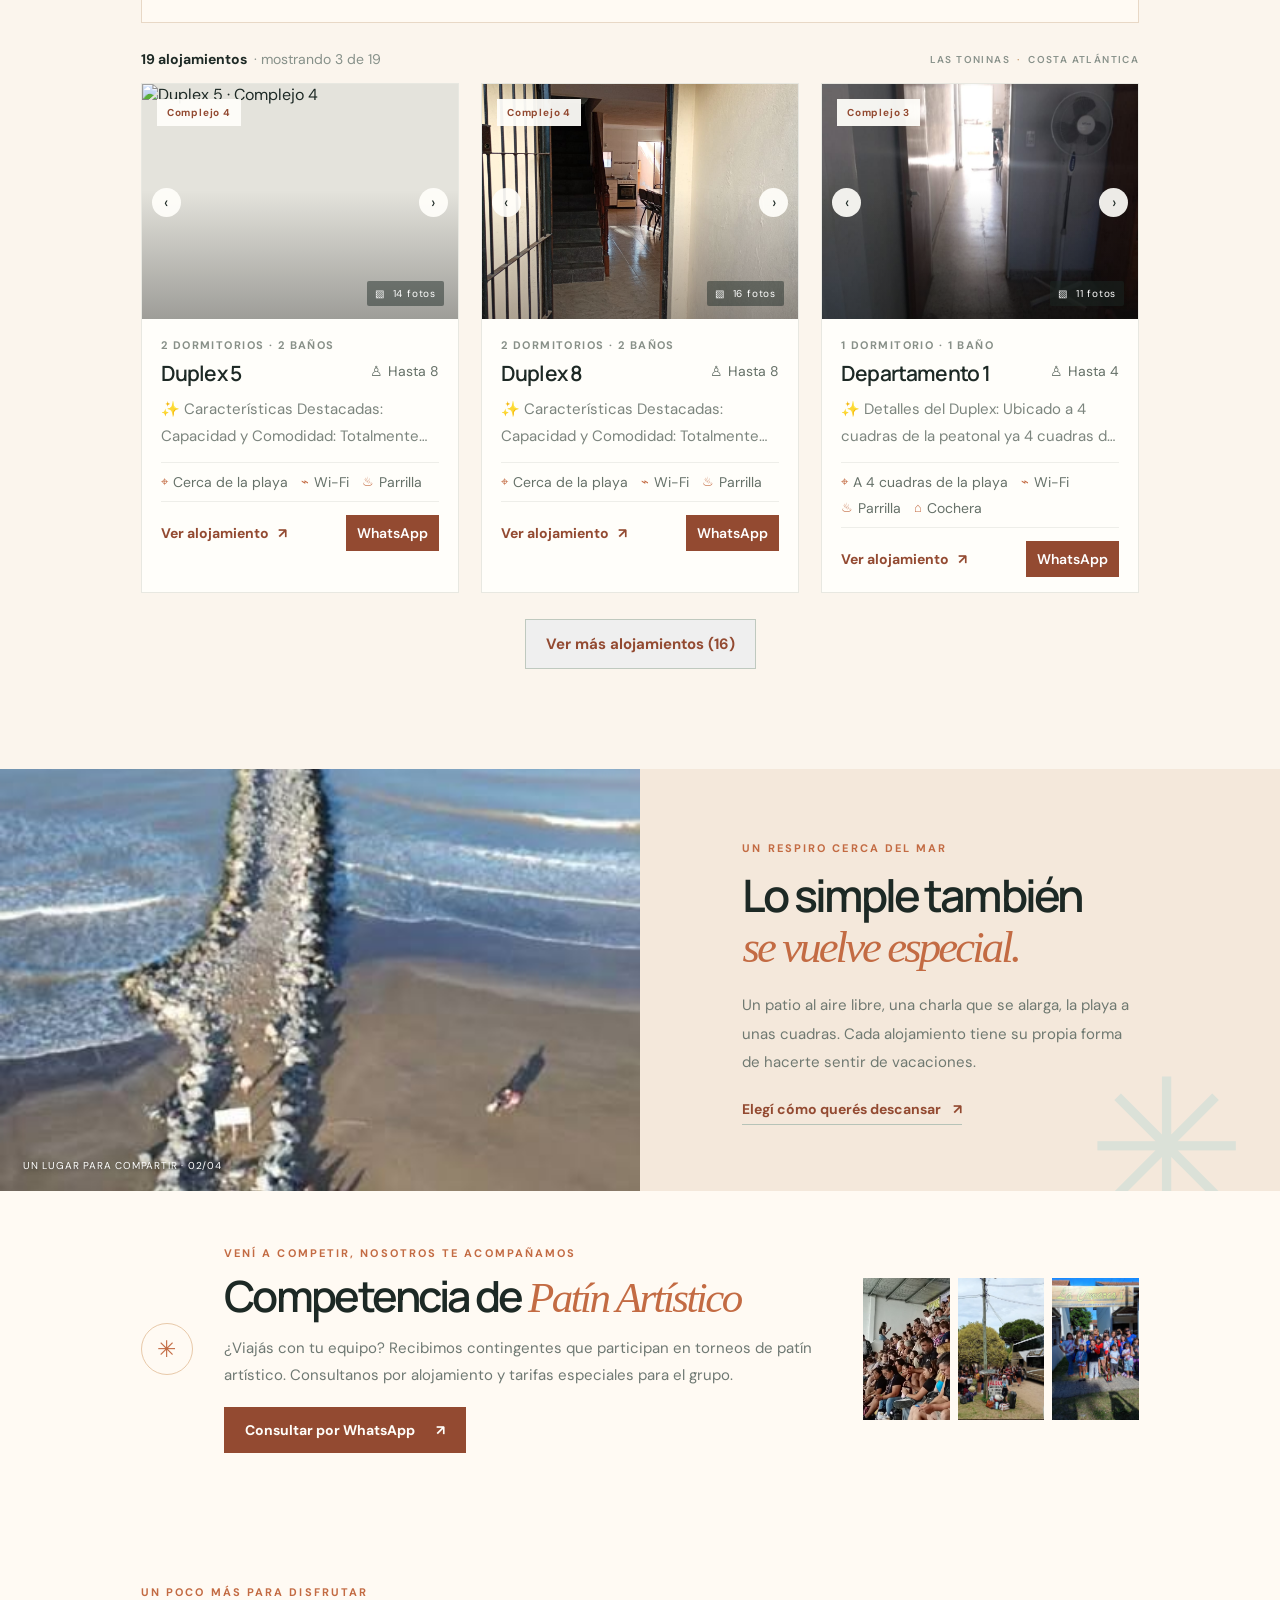
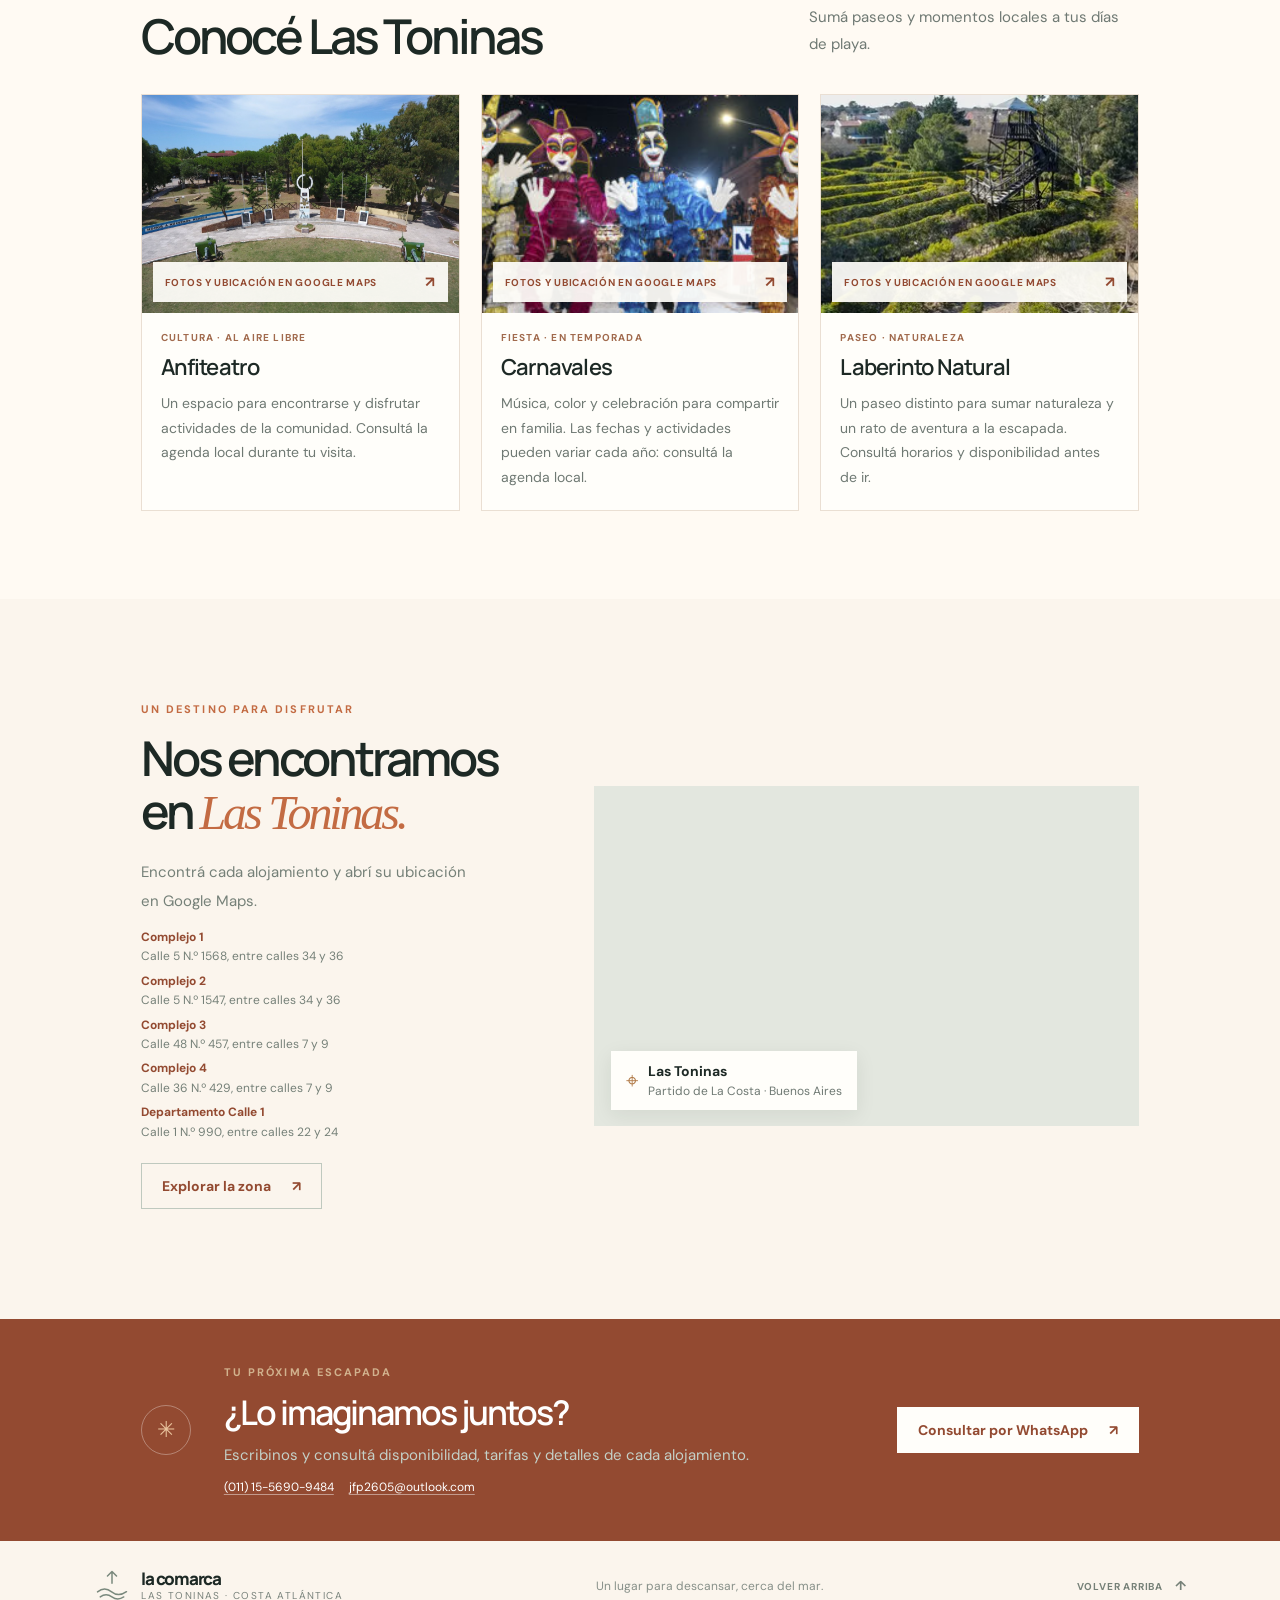
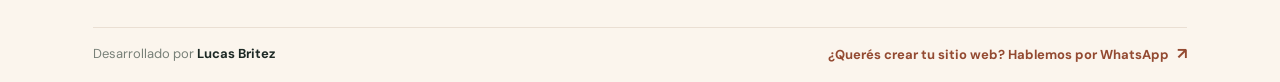
==== commit eb52e611: "Use a single WhatsApp contact across the site Co-authored-by: Copilot <223556219+Copilot@users.norep" ====
--- a/index.html
+++ b/index.html
@@ -55,21 +55,21 @@
           <div class="hero-actions">
             <a class="button button-dark" href="#alojamientos">Encontrá tu alojamiento <span aria-hidden="true">↓</span></a>
             <a class="text-link hero-complex-link" href="./complejos.html">Explorar por complejo <span aria-hidden="true">↗</span></a>
-            <span class="hero-note"><span class="note-icon" aria-hidden="true">✳</span> Unidades para cada plan</span>
+            <span class="hero-note"><span class="note-icon" aria-hidden="true">✳︎</span> Unidades para cada plan</span>
           </div>
           <div class="hero-footnote"><span>01</span><span class="footnote-line"></span><span>LAS TONINAS, BUENOS AIRES</span></div>
         </div>
         <div class="hero-visual">
           <img class="hero-image" src="./imagenes/uploads/1781181826522.jpg" alt="Espacio luminoso de uno de los alojamientos" fetchpriority="high" />
           <div class="hero-image-tint"></div>
-          <div class="hero-stamp"><span>UN DESCANSO</span><strong>a tu ritmo</strong><i aria-hidden="true">✳</i></div>
+          <div class="hero-stamp"><span>UN DESCANSO</span><strong>a tu ritmo</strong><i aria-hidden="true">✳︎</i></div>
           <div class="hero-caption"><span class="caption-line"></span><span>Tu próxima escapada empieza acá</span></div>
           <div class="hero-floating-card"><span class="floating-icon" aria-hidden="true">⌁</span><span><strong>La costa te espera</strong><small>Las Toninas, Buenos Aires</small></span></div>
         </div>
       </section>
 
       <section class="intro-strip" id="nosotros" aria-label="Sobre La Comarca">
-        <div class="intro-label"><span class="intro-sun" aria-hidden="true">✳</span><span>LA COMARCA<br />EN LAS TONINAS</span></div>
+        <div class="intro-label"><span class="intro-sun" aria-hidden="true">✳︎</span><span>LA COMARCA<br />EN LAS TONINAS</span></div>
         <p id="site-presentation">Unidades cómodas y equipadas para compartir la costa en familia o con amigos. Elegí la que mejor va con tu viaje.</p>
         <a href="#alojamientos" class="text-link">Conocé los alojamientos <span aria-hidden="true">↗</span></a>
       </section>
@@ -148,13 +148,13 @@
           <h2>Lo simple también<br /><em>se vuelve especial.</em></h2>
           <p>Un patio al aire libre, una charla que se alarga, la playa a unas cuadras. Cada alojamiento tiene su propia forma de hacerte sentir de vacaciones.</p>
           <a class="text-link" href="#alojamientos">Elegí cómo querés descansar <span aria-hidden="true">↗</span></a>
-          <span class="experience-decoration" aria-hidden="true">✳</span>
+          <span class="experience-decoration" aria-hidden="true">✳︎</span>
         </div>
       </section>
 
       <section class="plans-section" id="planes">
         <section class="skating-section section-wrap" id="patin" aria-labelledby="skating-title">
-          <div class="skating-mark" aria-hidden="true">✳</div>
+          <div class="skating-mark" aria-hidden="true">✳︎</div>
           <div class="skating-copy">
             <p class="eyebrow">VENÍ A COMPETIR, NOSOTROS TE ACOMPAÑAMOS</p>
             <h2 id="skating-title">Competencia de <em>Patín Artístico</em></h2>
@@ -236,7 +236,7 @@
       </section>
 
       <section class="contact-banner" id="contacto">
-        <div class="contact-mark" aria-hidden="true">✳</div>
+        <div class="contact-mark" aria-hidden="true">✳︎</div>
         <div><p class="eyebrow">TU PRÓXIMA ESCAPADA</p><h2>¿Lo imaginamos juntos?</h2><p>Escribinos y consultá disponibilidad, tarifas y detalles de cada alojamiento.</p><div class="contact-methods" id="contact-methods" aria-label="Datos de contacto"></div></div>
         <a class="button button-light" id="general-whatsapp" href="https://wa.me/?text=Hola%2C%20quer%C3%ADa%20consultar%20por%20un%20alojamiento%20en%20Las%20Toninas." target="_blank" rel="noopener noreferrer">Consultar por WhatsApp <span aria-hidden="true">↗</span></a>
       </section>
@@ -253,7 +253,7 @@
       </div>
       <div class="footer-credit">
         <span>Desarrollado por <strong>Lucas Britez</strong></span>
-        <a href="https://wa.me/549112376067?text=Hola%2C%20quiero%20crear%20mi%20sitio%20web." target="_blank" rel="noopener noreferrer">
+        <a href="https://wa.me/5491156909484?text=Hola%2C%20quiero%20crear%20mi%20sitio%20web." target="_blank" rel="noopener noreferrer">
           ¿Querés crear tu sitio web? Hablemos por WhatsApp <span aria-hidden="true">↗</span>
         </a>
       </div>
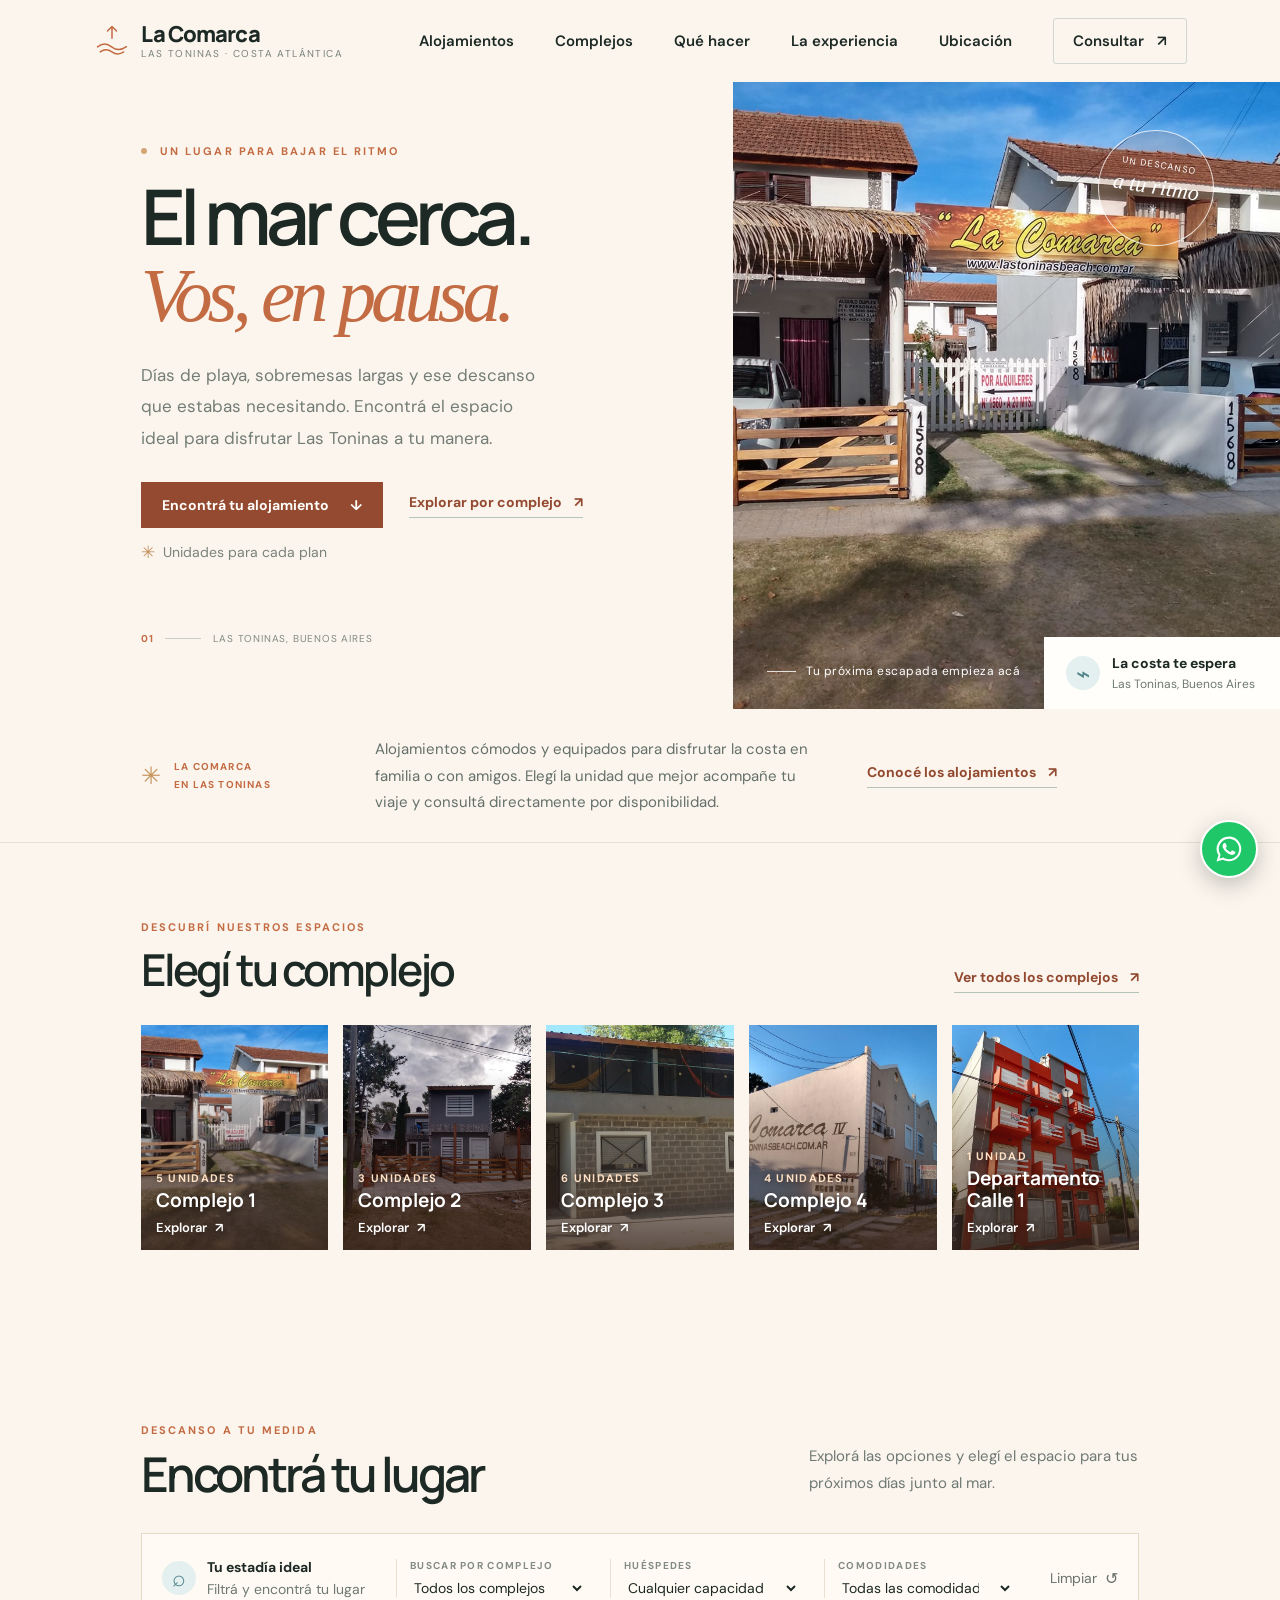
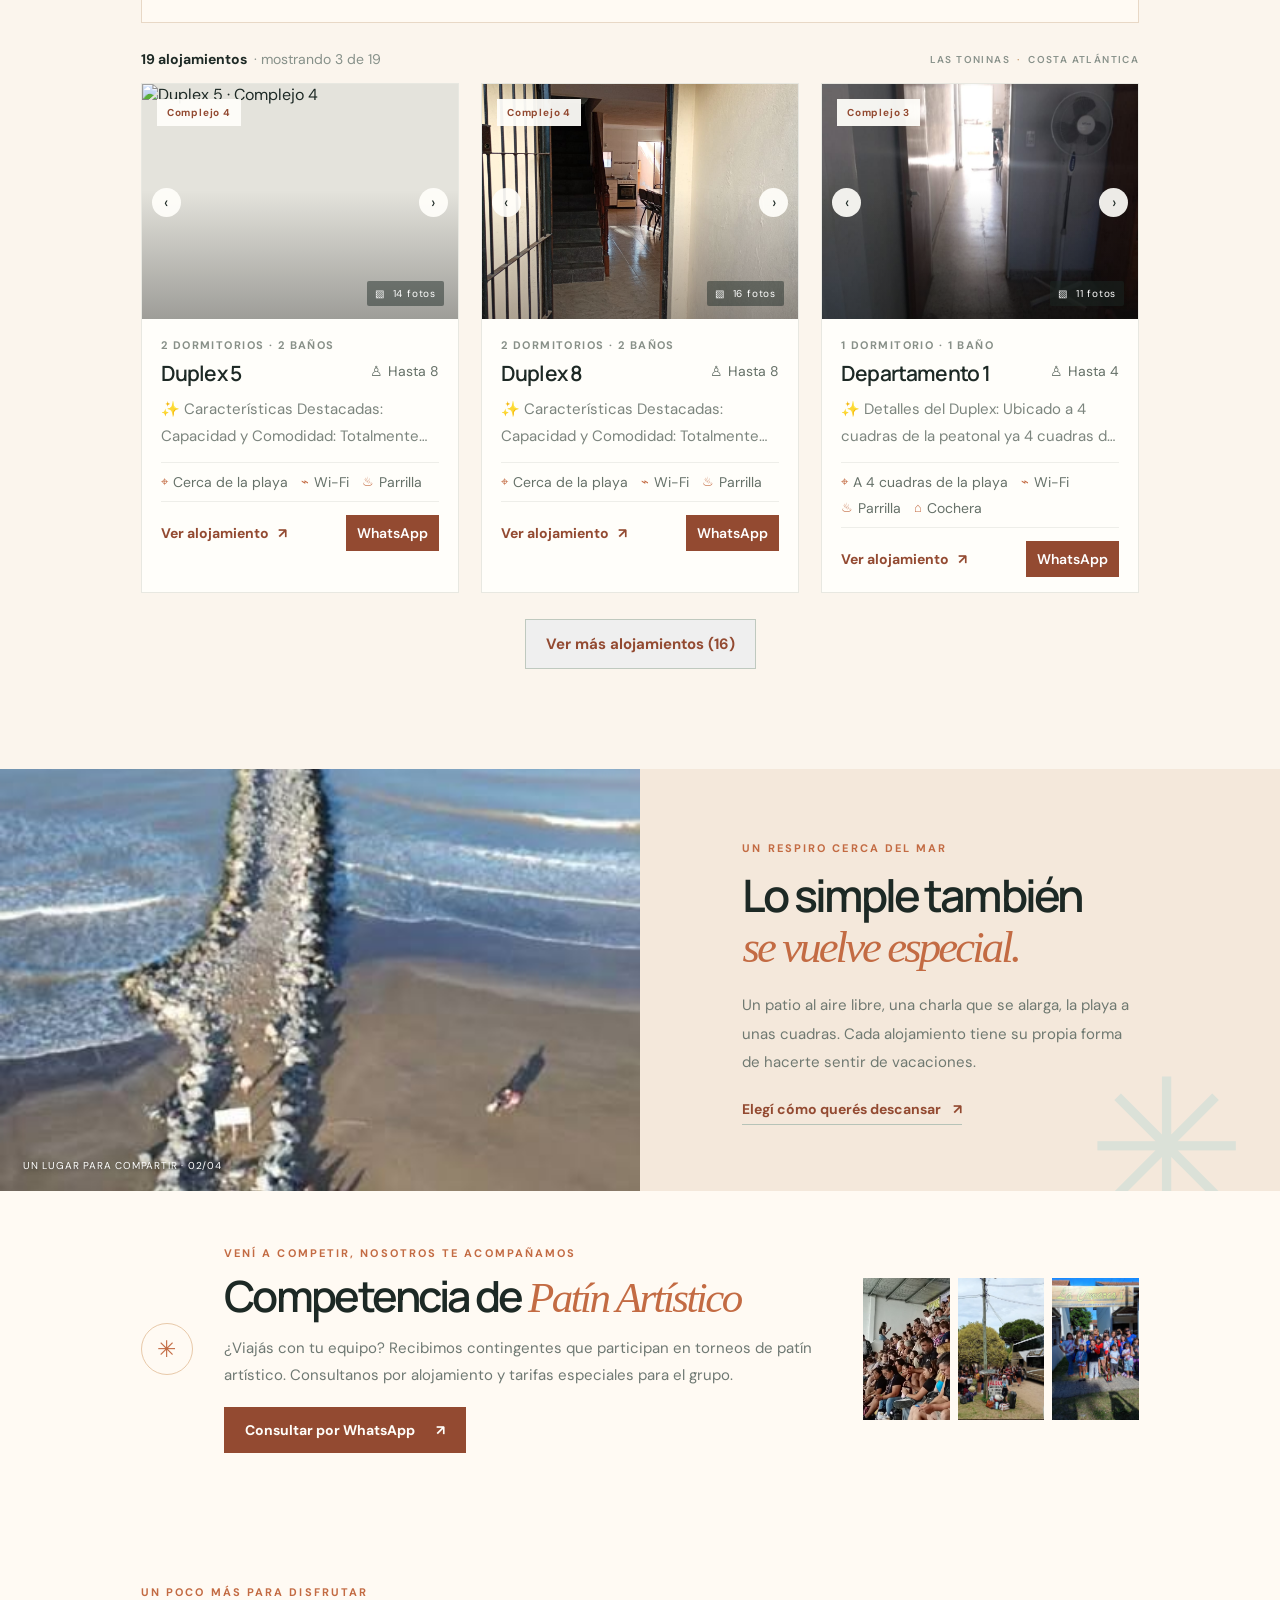
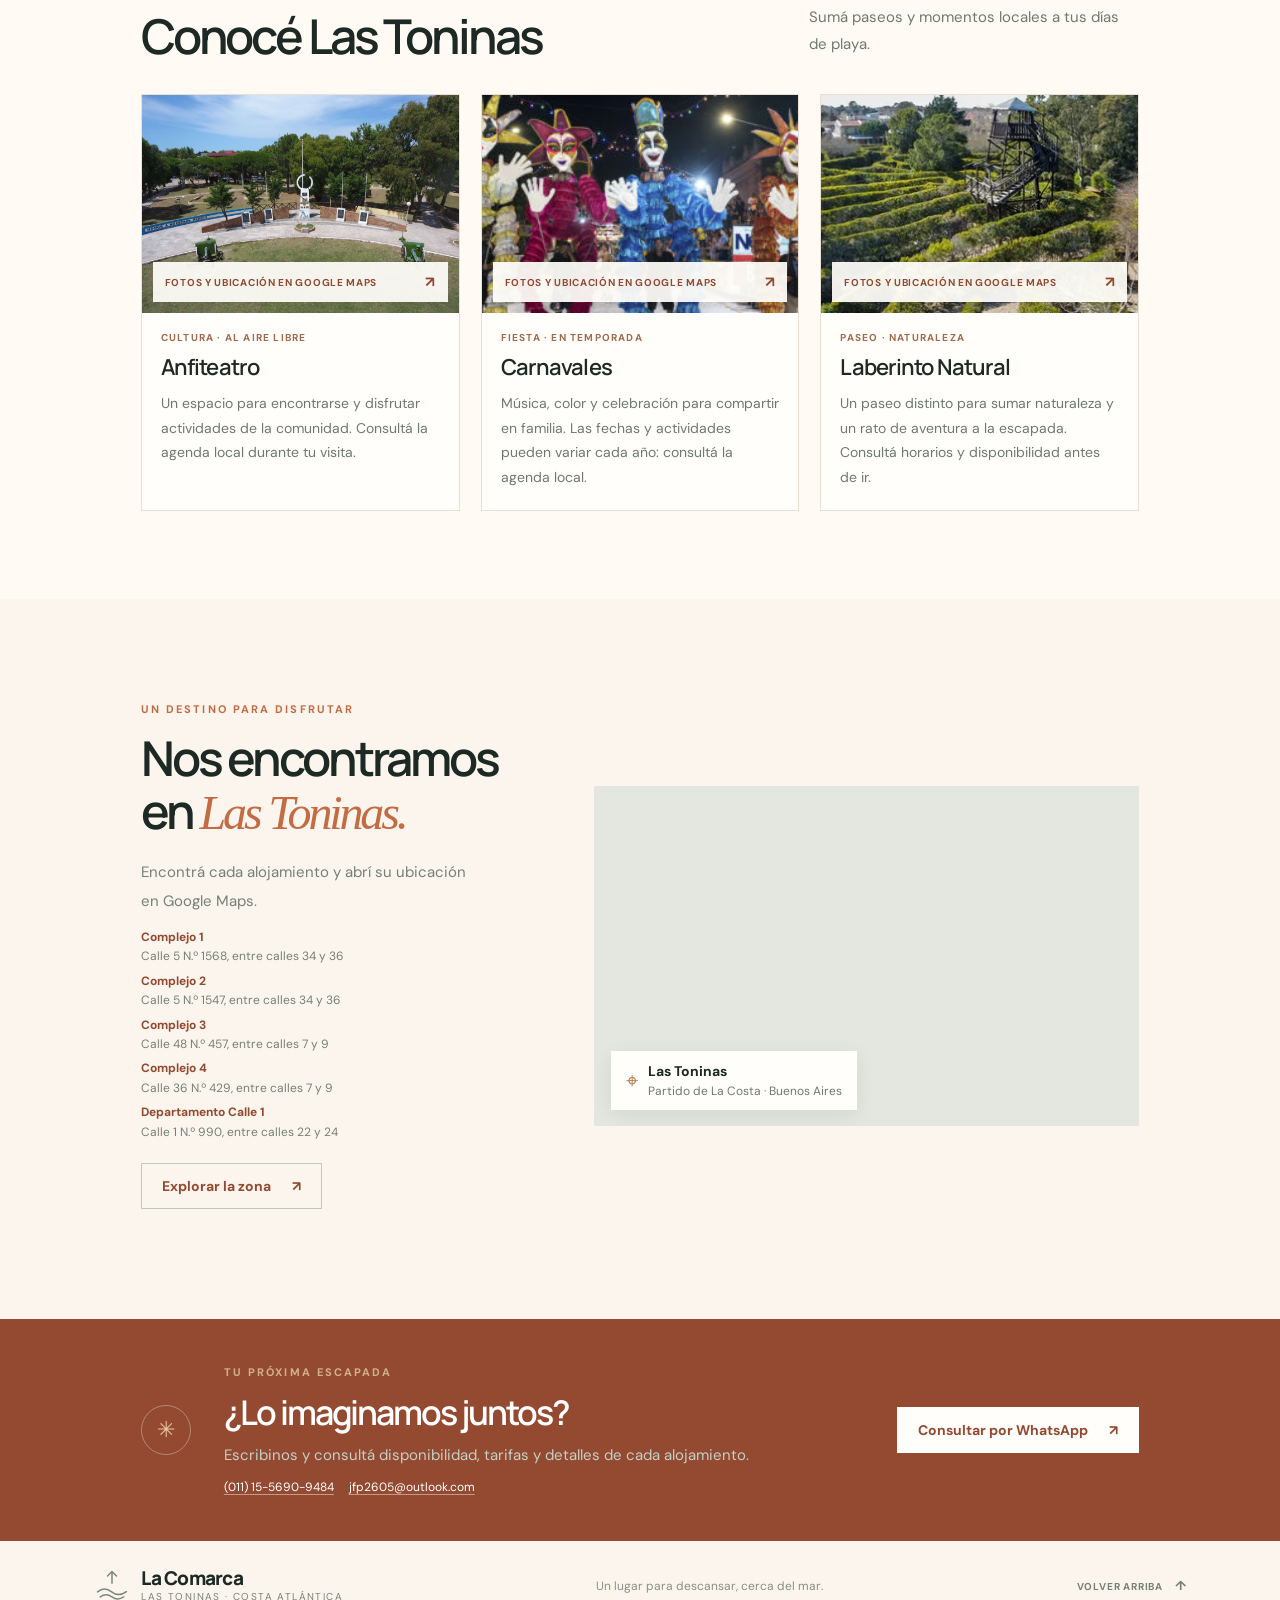
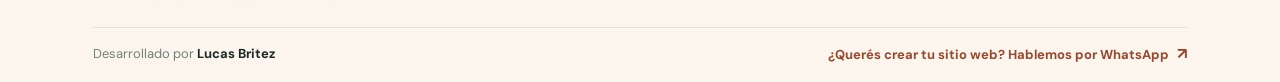
==== commit 5608fd81: "Improve La Comarca brand readability on mobile Co-authored-by: Copilot <223556219+Copilot@users.nore" ====
--- a/index.html
+++ b/index.html
@@ -28,7 +28,7 @@
             <path d="M21 5v13m-5-8 5-5 5 5" />
           </svg>
         </span>
-        <span class="brand-copy"><strong data-site-name>la comarca</strong><small>LAS TONINAS · COSTA ATLÁNTICA</small></span>
+        <span class="brand-copy"><strong data-site-name>La Comarca</strong><small>LAS TONINAS · COSTA ATLÁNTICA</small></span>
       </a>
       <button class="menu-toggle" type="button" aria-expanded="false" aria-controls="primary-nav" aria-label="Abrir menú">
         <span></span><span></span>
@@ -246,7 +246,7 @@
       <div class="footer-main">
         <a class="brand footer-brand" href="#inicio">
           <span class="brand-mark" aria-hidden="true"><svg viewBox="0 0 42 42" fill="none"><path d="M5 27.5c5.2-4.1 10.4-4.1 15.6 0 5.2 4.1 10.4 4.1 16.4-.2" /><path d="M8 33c4.3-3.1 8.6-3.1 12.9 0 4.3 3.1 8.6 3.1 13.1.1" /><path d="M21 5v13m-5-8 5-5 5 5" /></svg></span>
-          <span class="brand-copy"><strong data-site-name>la comarca</strong><small>LAS TONINAS · COSTA ATLÁNTICA</small></span>
+          <span class="brand-copy"><strong data-site-name>La Comarca</strong><small>LAS TONINAS · COSTA ATLÁNTICA</small></span>
         </a>
         <span class="footer-caption">Un lugar para descansar, cerca del mar.</span>
         <a class="footer-top" href="#inicio">VOLVER ARRIBA <span aria-hidden="true">↑</span></a>
--- a/styles.css
+++ b/styles.css
@@ -33,7 +33,7 @@
 .brand-mark { width: 38px; height: 38px; display: grid; place-items: center; color: var(--green); }
 .brand-mark svg { width: 100%; stroke: currentColor; stroke-width: 1.65; stroke-linecap: round; stroke-linejoin: round; }
 .brand-copy { display: grid; gap: 2px; }
-.brand-copy strong { font-family: var(--display); font-size: 19px; font-weight: 800; letter-spacing: -.075em; line-height: 1; }
+.brand-copy strong { font-family: var(--display); font-size: 22px; font-weight: 800; letter-spacing: -.04em; line-height: 1; }
 .brand-copy small { color: #78827b; font-size: 8px; letter-spacing: .14em; }
 .primary-nav { display: flex; align-items: center; gap: clamp(24px, 3.2vw, 50px); font-size: 12px; font-weight: 600; }
 .primary-nav a:not(.nav-cta) { transition: color .2s ease; }
@@ -206,7 +206,7 @@
 .floating-whatsapp:focus-visible { outline: 3px solid var(--ink); outline-offset: 3px; }
 .floating-whatsapp svg { width: 30px; height: 30px; fill: currentColor; }
 .footer-brand .brand-mark { color: #7a897d; }
-.footer-brand .brand-copy strong { font-size: 17px; }
+.footer-brand .brand-copy strong { font-size: 19px; }
 .footer-brand .brand-copy small { font-size: 7px; }
 .footer-caption { color: #879089; font-size: 9px; }
 .footer-top { color: #768178; font-size: 8px; font-weight: 700; letter-spacing: .12em; }
@@ -263,7 +263,7 @@
   html { scroll-padding-top: 72px; }
   .site-header { height: 70px; padding: 0 21px; }
   .brand-mark { width: 33px; height: 33px; }
-  .brand-copy strong { font-size: 17px; }
+  .brand-copy strong { font-size: 21px; }
   .brand-copy small { font-size: 7px; }
   .menu-toggle { width: 40px; height: 40px; padding: 11px 8px; display: flex; flex-direction: column; justify-content: center; gap: 6px; border: 1px solid var(--line); background: transparent; }
   .menu-toggle span { width: 20px; height: 1px; background: var(--ink); transition: transform .2s; }
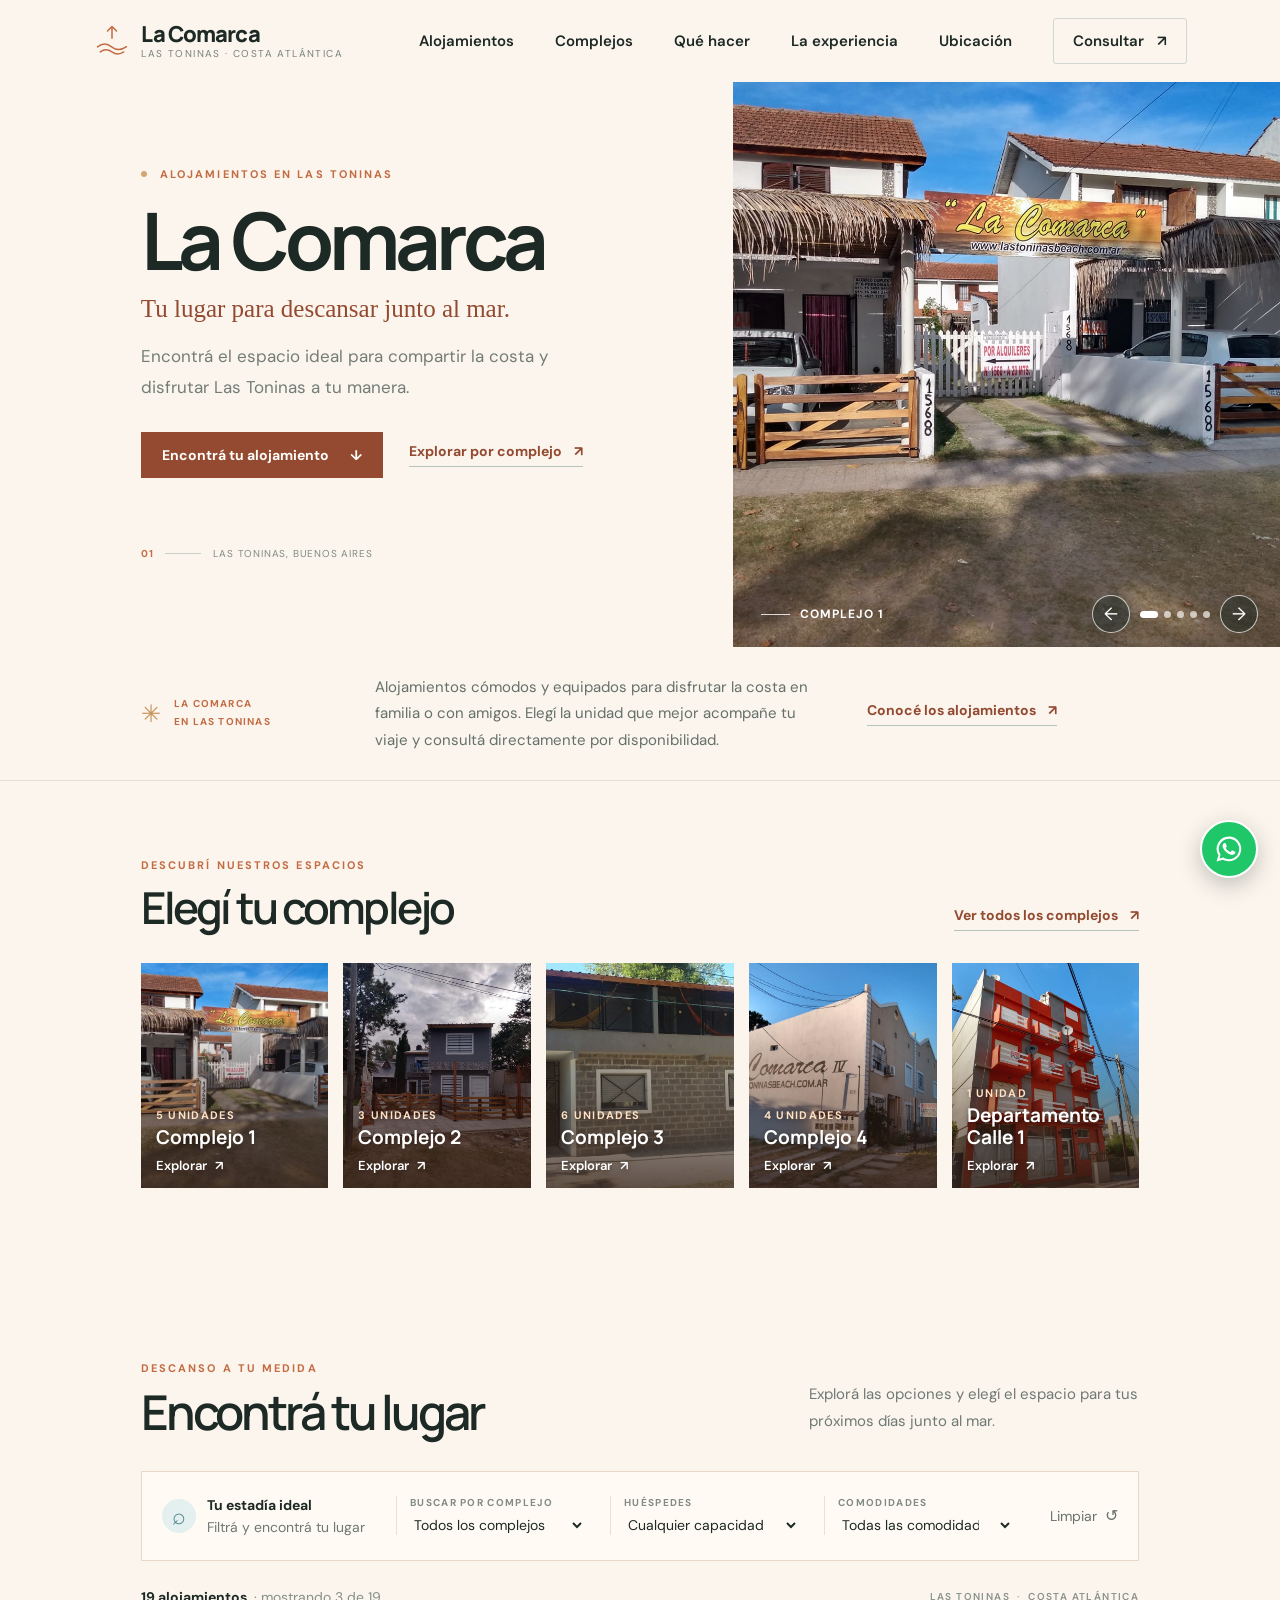
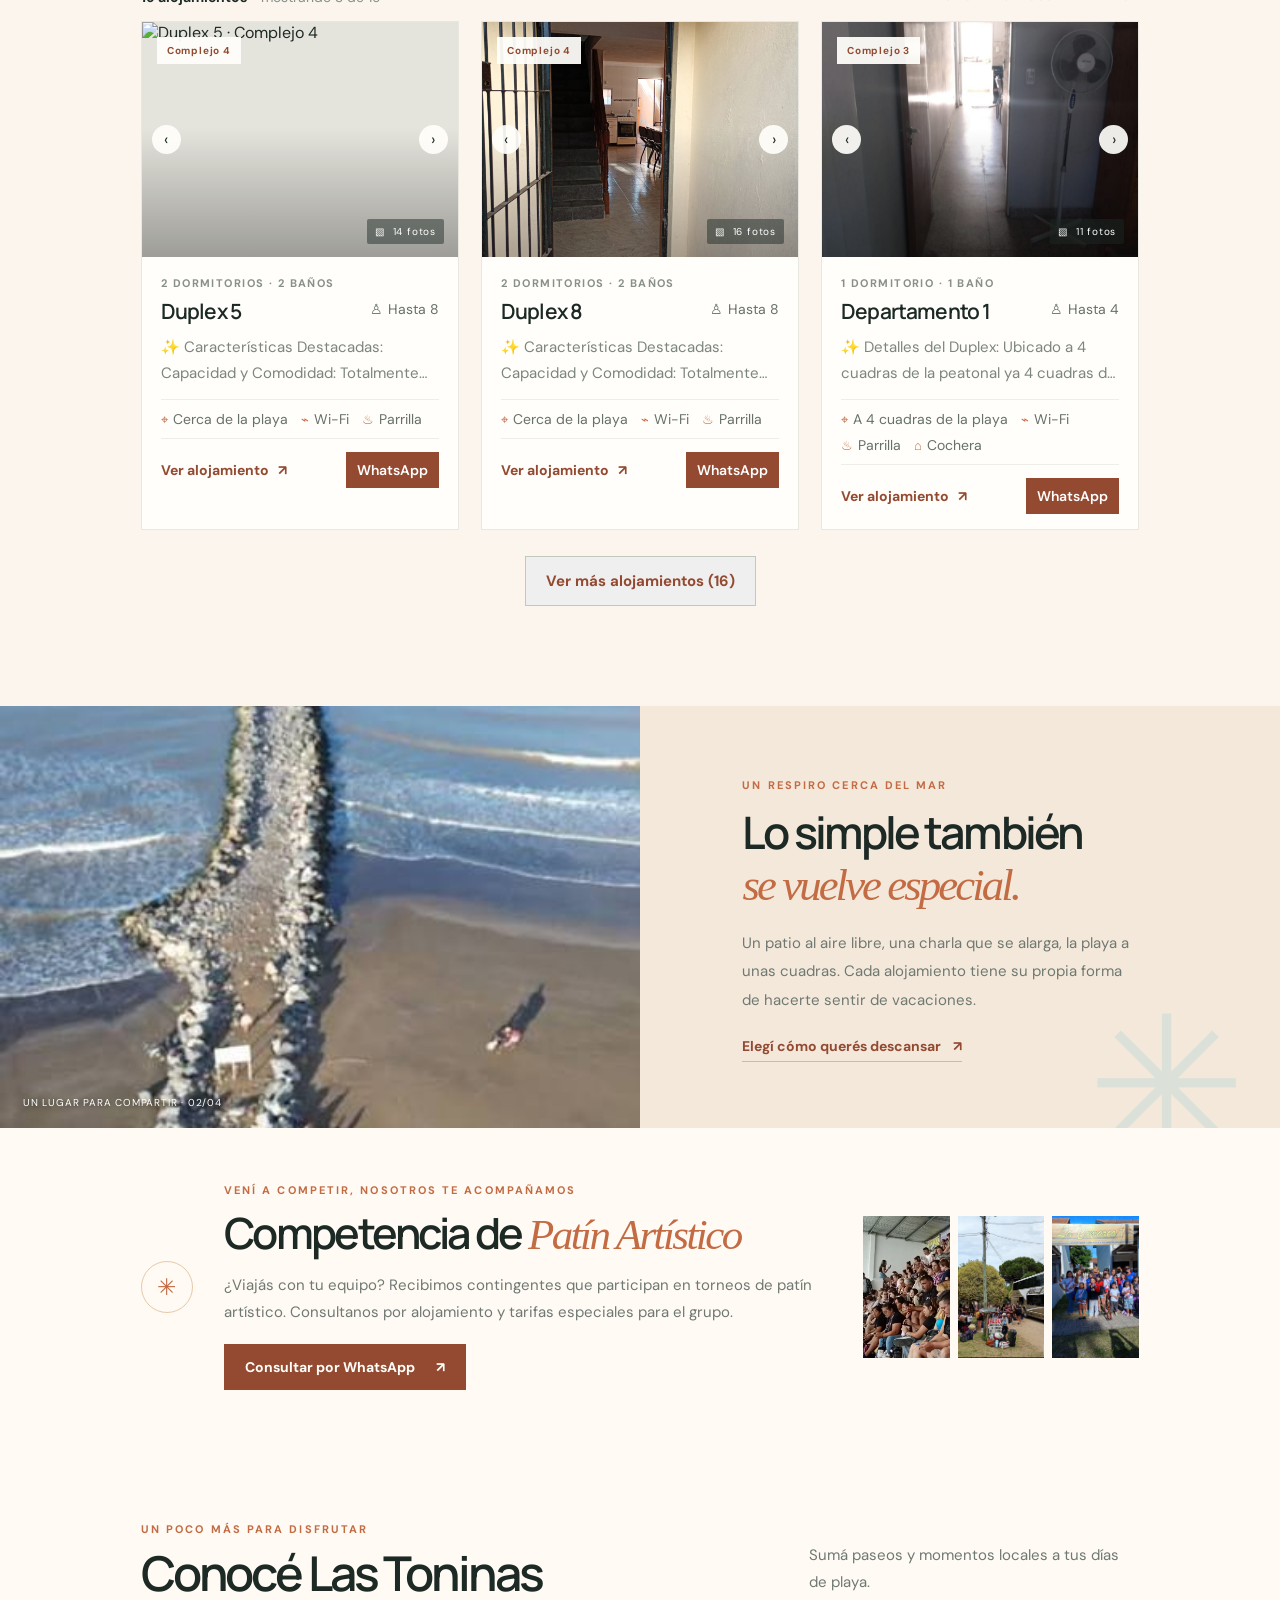
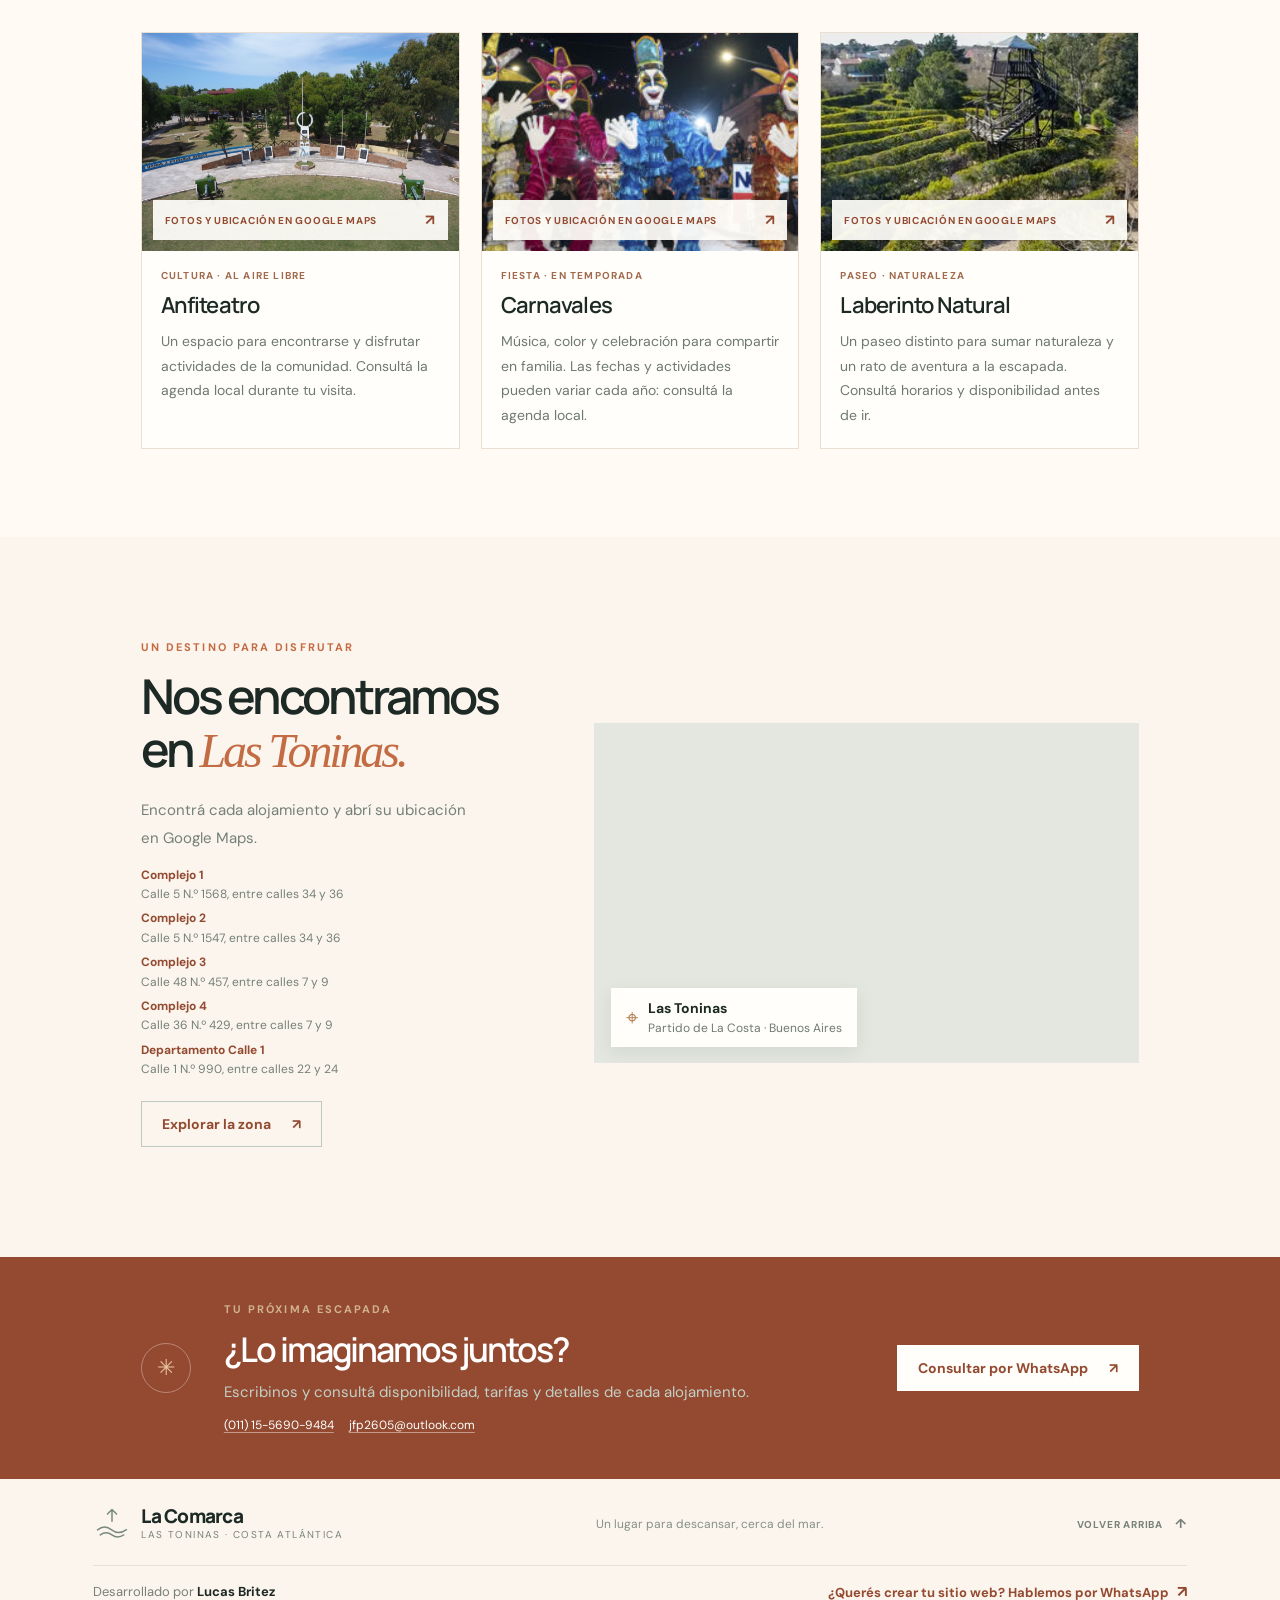
==== commit 3e73649c: "Make La Comarca the hero focus Co-authored-by: Copilot <223556219+Copilot@users.noreply.github.com>" ====
--- a/index.html
+++ b/index.html
@@ -46,25 +46,27 @@
     <main>
       <section class="hero" id="inicio">
         <div class="hero-copy">
-          <p class="eyebrow"><span class="eyebrow-dot"></span> UN LUGAR PARA BAJAR EL RITMO</p>
-          <h1>El mar cerca.<br /><em>Vos, en pausa.</em></h1>
+          <p class="eyebrow"><span class="eyebrow-dot"></span> ALOJAMIENTOS EN LAS TONINAS</p>
+          <h1 data-site-name>La Comarca</h1>
+          <p class="hero-tagline">Tu lugar para descansar junto al mar.</p>
           <p class="hero-description">
-            Días de playa, sobremesas largas y ese descanso que estabas necesitando.
-            Encontrá el espacio ideal para disfrutar Las Toninas a tu manera.
+            Encontrá el espacio ideal para compartir la costa y disfrutar Las Toninas a tu manera.
           </p>
           <div class="hero-actions">
             <a class="button button-dark" href="#alojamientos">Encontrá tu alojamiento <span aria-hidden="true">↓</span></a>
             <a class="text-link hero-complex-link" href="./complejos.html">Explorar por complejo <span aria-hidden="true">↗</span></a>
-            <span class="hero-note"><span class="note-icon" aria-hidden="true">✳︎</span> Unidades para cada plan</span>
-          </div>
-          <div class="hero-footnote"><span>01</span><span class="footnote-line"></span><span>LAS TONINAS, BUENOS AIRES</span></div>
-        </div>
-        <div class="hero-visual">
-          <img class="hero-image" src="./imagenes/uploads/1781181826522.jpg" alt="Espacio luminoso de uno de los alojamientos" fetchpriority="high" />
+          </div>
+          <div class="hero-footnote"><span id="hero-slide-index">01</span><span class="footnote-line"></span><span>LAS TONINAS, BUENOS AIRES</span></div>
+        </div>
+        <div class="hero-visual" role="group" aria-roledescription="carrusel" aria-label="Fotos de las entradas de los complejos">
+          <img class="hero-image" src="./imagenes/principal/1.jpg" alt="Entrada de Complejo 1" fetchpriority="high" />
           <div class="hero-image-tint"></div>
-          <div class="hero-stamp"><span>UN DESCANSO</span><strong>a tu ritmo</strong><i aria-hidden="true">✳︎</i></div>
-          <div class="hero-caption"><span class="caption-line"></span><span>Tu próxima escapada empieza acá</span></div>
-          <div class="hero-floating-card"><span class="floating-icon" aria-hidden="true">⌁</span><span><strong>La costa te espera</strong><small>Las Toninas, Buenos Aires</small></span></div>
+          <div class="hero-caption"><span class="caption-line"></span><span id="hero-slide-name" aria-live="polite" aria-atomic="true">Complejo 1</span></div>
+          <div class="hero-carousel-controls">
+            <button type="button" data-hero-step="-1" aria-label="Foto anterior">←</button>
+            <div class="hero-carousel-dots" id="hero-carousel-dots" role="group" aria-label="Elegir foto"></div>
+            <button type="button" data-hero-step="1" aria-label="Foto siguiente">→</button>
+          </div>
         </div>
       </section>
 
--- a/styles.css
+++ b/styles.css
@@ -48,9 +48,10 @@
 .eyebrow { margin: 0 0 20px; color: var(--green); font-size: 9px; font-weight: 700; letter-spacing: .19em; }
 .eyebrow-dot { width: 6px; height: 6px; display: inline-block; margin: 0 8px 1px 0; border-radius: 50%; background: #d3a674; }
 h1, h2, h3, p { margin-top: 0; }
-.hero h1 { margin: 0; font-family: var(--display); font-size: clamp(50px, 6vw, 83px); line-height: .99; letter-spacing: -.075em; font-weight: 600; }
-.hero h1 em, .experience-copy h2 em, .location-copy h2 em { color: var(--green); font-family: var(--serif); font-weight: 400; letter-spacing: -.065em; }
-.hero-description { max-width: 410px; margin: 26px 0 28px; color: #737d76; font-size: 14px; line-height: 1.85; }
+.hero h1 { margin: 0; font-family: var(--display); font-size: clamp(54px, 6.2vw, 80px); line-height: .99; letter-spacing: -.06em; font-weight: 700; }
+.hero-tagline { margin: 13px 0 0; color: var(--green-dark); font-family: var(--serif); font-size: 25px; line-height: 1.25; }
+.experience-copy h2 em, .location-copy h2 em { color: var(--green); font-family: var(--serif); font-weight: 400; letter-spacing: -.065em; }
+.hero-description { max-width: 410px; margin: 17px 0 28px; color: #737d76; font-size: 14px; line-height: 1.85; }
 .hero-actions { display: flex; align-items: center; gap: 25px; flex-wrap: wrap; }
 .button { min-height: 46px; padding: 0 20px; border: 1px solid transparent; display: inline-flex; align-items: center; justify-content: center; gap: 21px; font-size: 11px; font-weight: 700; transition: transform .2s, background .2s, color .2s; }
 .button:hover { transform: translateY(-2px); }
@@ -60,25 +61,22 @@
 .button-light:hover { background: #e7efe8; }
 .button-outline { border-color: #bfc9bf; color: var(--green-dark); }
 .button-outline:hover { background: var(--green-dark); color: white; }
-.hero-note { display: inline-flex; align-items: center; gap: 8px; color: #7a837c; font-size: 10px; }
-.note-icon { color: #c28f5b; font-size: 17px; }
 .hero-footnote { margin-top: 69px; display: flex; align-items: center; gap: 12px; color: #818a83; font-size: 8px; letter-spacing: .16em; }
 .hero-footnote > span:first-child { color: var(--green); font-size: 10px; font-weight: 700; }
 .footnote-line { width: 36px; height: 1px; background: #c8d0c8; }
 .hero-visual { position: relative; min-height: 565px; background: #c8b49b; overflow: hidden; }
 .hero-image { position: absolute; width: 100%; height: 100%; inset: 0; object-fit: cover; object-position: center; }
 .hero-image-tint { position: absolute; inset: 0; background: linear-gradient(90deg, rgba(20, 33, 27, .04), transparent 45%), linear-gradient(0deg, rgba(20, 33, 27, .24), transparent 35%); }
-.hero-stamp { width: 116px; height: 116px; position: absolute; top: 48px; right: 12%; display: flex; flex-direction: column; align-items: center; justify-content: center; border: 1px solid rgba(255,255,255,.75); border-radius: 50%; color: white; text-shadow: 0 1px 10px #0002; transform: rotate(9deg); }
-.hero-stamp span { font-size: 7px; letter-spacing: .15em; }
-.hero-stamp strong { margin-top: 3px; font-family: var(--serif); font-size: 22px; font-weight: 400; font-style: italic; }
-.hero-stamp i { margin-top: 2px; font-size: 12px; font-style: normal; }
-.hero-caption { position: absolute; bottom: 30px; left: 34px; display: flex; align-items: center; gap: 10px; color: white; font-size: 9px; letter-spacing: .04em; }
+.hero-caption { position: absolute; bottom: 25px; left: 28px; z-index: 1; display: flex; align-items: center; gap: 10px; color: white; font-size: 12px; font-weight: 700; letter-spacing: .08em; text-transform: uppercase; }
 .caption-line { width: 29px; height: 1px; background: rgba(255,255,255,.8); }
-.hero-floating-card { position: absolute; right: 0; bottom: 0; min-width: 236px; padding: 17px 22px; display: flex; align-items: center; gap: 12px; background: var(--white); }
-.floating-icon { width: 34px; height: 34px; display: grid; place-items: center; border-radius: 50%; color: var(--green); background: #eaf0e9; font-size: 24px; }
-.hero-floating-card span:last-child { display: grid; gap: 4px; }
-.hero-floating-card strong { font-size: 10px; }
-.hero-floating-card small { color: var(--muted); font-size: 9px; }
+.hero-carousel-controls { position: absolute; right: 22px; bottom: 14px; z-index: 2; display: flex; align-items: center; gap: 7px; }
+.hero-carousel-controls > button { width: 38px; height: 38px; padding: 0; display: grid; place-items: center; border: 1px solid #ffffffb8; border-radius: 50%; color: white; background: #1d292570; font-size: 18px; cursor: pointer; transition: background .2s, transform .2s; }
+.hero-carousel-controls > button:hover { background: #1d2925b5; transform: translateY(-1px); }
+.hero-carousel-controls > button:focus-visible, .hero-carousel-dots button:focus-visible { outline: 2px solid white; outline-offset: 3px; }
+.hero-carousel-dots { display: flex; align-items: center; gap: 6px; padding: 0 3px; }
+.hero-carousel-dots button { width: 7px; height: 7px; padding: 0; border: 0; border-radius: 10px; background: #ffffffa8; cursor: pointer; transition: width .2s, background .2s; }
+.hero-carousel-dots button[aria-current="true"] { width: 18px; background: white; }
+.hero-carousel-controls[hidden] { display: none; }
 
 .intro-strip { min-height: 130px; padding: 27px clamp(22px, 11vw, 168px); display: grid; grid-template-columns: .75fr 1.7fr 1fr; align-items: center; gap: 30px; border-bottom: 1px solid var(--line); }
 .intro-label { display: flex; align-items: center; gap: 12px; color: var(--green); font-size: 8px; font-weight: 700; letter-spacing: .12em; line-height: 1.8; }
@@ -275,17 +273,19 @@
   .nav-cta { margin-top: 14px; text-align: center; }
   .hero { padding: 0; display: flex; flex-direction: column; }
   .hero-copy { padding: 55px 24px 35px; }
-  .hero h1 { font-size: clamp(53px, 14vw, 76px); }
-  .hero-description { max-width: 420px; margin: 19px 0 23px; font-size: 12px; }
+  .hero h1 { font-size: clamp(45px, 12vw, 64px); }
+  .hero-tagline { margin-top: 10px; font-size: 21px; }
+  .hero-description { max-width: 420px; margin: 15px 0 23px; font-size: 12px; }
   .hero-actions { gap: 16px; }
   .hero-actions .button { min-height: 44px; padding: 0 15px; font-size: 10px; }
-  .hero-note { font-size: 9px; }
   .hero-footnote { margin-top: 33px; }
   .hero-visual { min-height: 345px; }
-  .hero-stamp { width: 94px; height: 94px; top: 23px; right: 8%; }
-  .hero-stamp strong { font-size: 18px; }
-  .hero-caption { left: 22px; bottom: 19px; }
-  .hero-floating-card { min-width: 202px; padding: 13px 15px; }
+  .hero-caption { left: 20px; bottom: 25px; font-size: 10px; }
+  .hero-carousel-controls { top: 16px; right: 14px; bottom: auto; gap: 5px; }
+  .hero-carousel-controls > button { width: 34px; height: 34px; }
+  .hero-carousel-dots { gap: 5px; padding: 0 2px; }
+  .hero-carousel-dots button { width: 6px; height: 6px; }
+  .hero-carousel-dots button[aria-current="true"] { width: 15px; }
   .intro-strip { min-height: 0; padding: 25px 24px; grid-template-columns: auto 1fr; gap: 12px 16px; }
   .intro-strip > p { font-size: 10px; }
   .intro-label { font-size: 7px; }
@@ -346,7 +346,7 @@
 .results-order, .card-kicker, .complex-tag, .photo-count, .image-index,
 .footer-brand .brand-copy small, .footer-top { font-size: 10px; }
 .hero-description { font-size: 16px; }
-.hero-note, .hero-floating-card small, .intro-strip > p, .section-lead,
+.intro-strip > p, .section-lead,
 .filter-intro small, .filter-field > span, .filter-field select, .clear-filters,
 .results-bar p, .card-capacity, .fact, .detail-link, .whatsapp-link,
 .experience-copy > p:not(.eyebrow), .location-copy > p:not(.eyebrow),
@@ -589,7 +589,6 @@
 .eyebrow { font-size: 11px; }
 .primary-nav { font-size: 15px; }
 .hero-description { font-size: 17px; }
-.hero-note, .hero-floating-card strong { font-size: 14px; }
 .intro-strip > p, .section-lead { font-size: 15px; }
 .filter-intro strong, .filter-intro small, .filter-field select, .clear-filters,
 .results-bar p { font-size: 14px; }
@@ -610,12 +609,7 @@
 .button-dark:hover { background: #783b29; }
 .whatsapp-link { background: #934a31; }
 .whatsapp-link:hover { background: #b8613c; }
-.hero-stamp { background: #b9623e25; }
-.hero-stamp span { font-size: 9px; }
 .hero-caption { font-size: 12px; }
-.hero-floating-card strong { font-size: 14px; }
-.hero-floating-card small { font-size: 12px; }
-.floating-icon { color: var(--sea); background: #e4eff0; }
 .filter-symbol { color: var(--sea); background: #e4eff0; }
 .hero-image-tint { background: linear-gradient(90deg, rgba(89, 49, 28, .08), transparent 45%), linear-gradient(0deg, rgba(104, 51, 26, .28), transparent 38%); }
 .map-label strong { font-size: 14px; }
@@ -744,7 +738,6 @@
   .primary-nav { font-size: 15px; }
   .brand-copy small { font-size: 9px; }
   .hero-description { font-size: 16px; }
-  .hero-note { font-size: 12px; }
   .hero-actions .button { font-size: 12px; }
   .hero-footnote, .hero-caption, .intro-label, .results-order, .card-kicker,
   .complex-tag, .photo-count, .image-index, .footer-top { font-size: 10px; }
